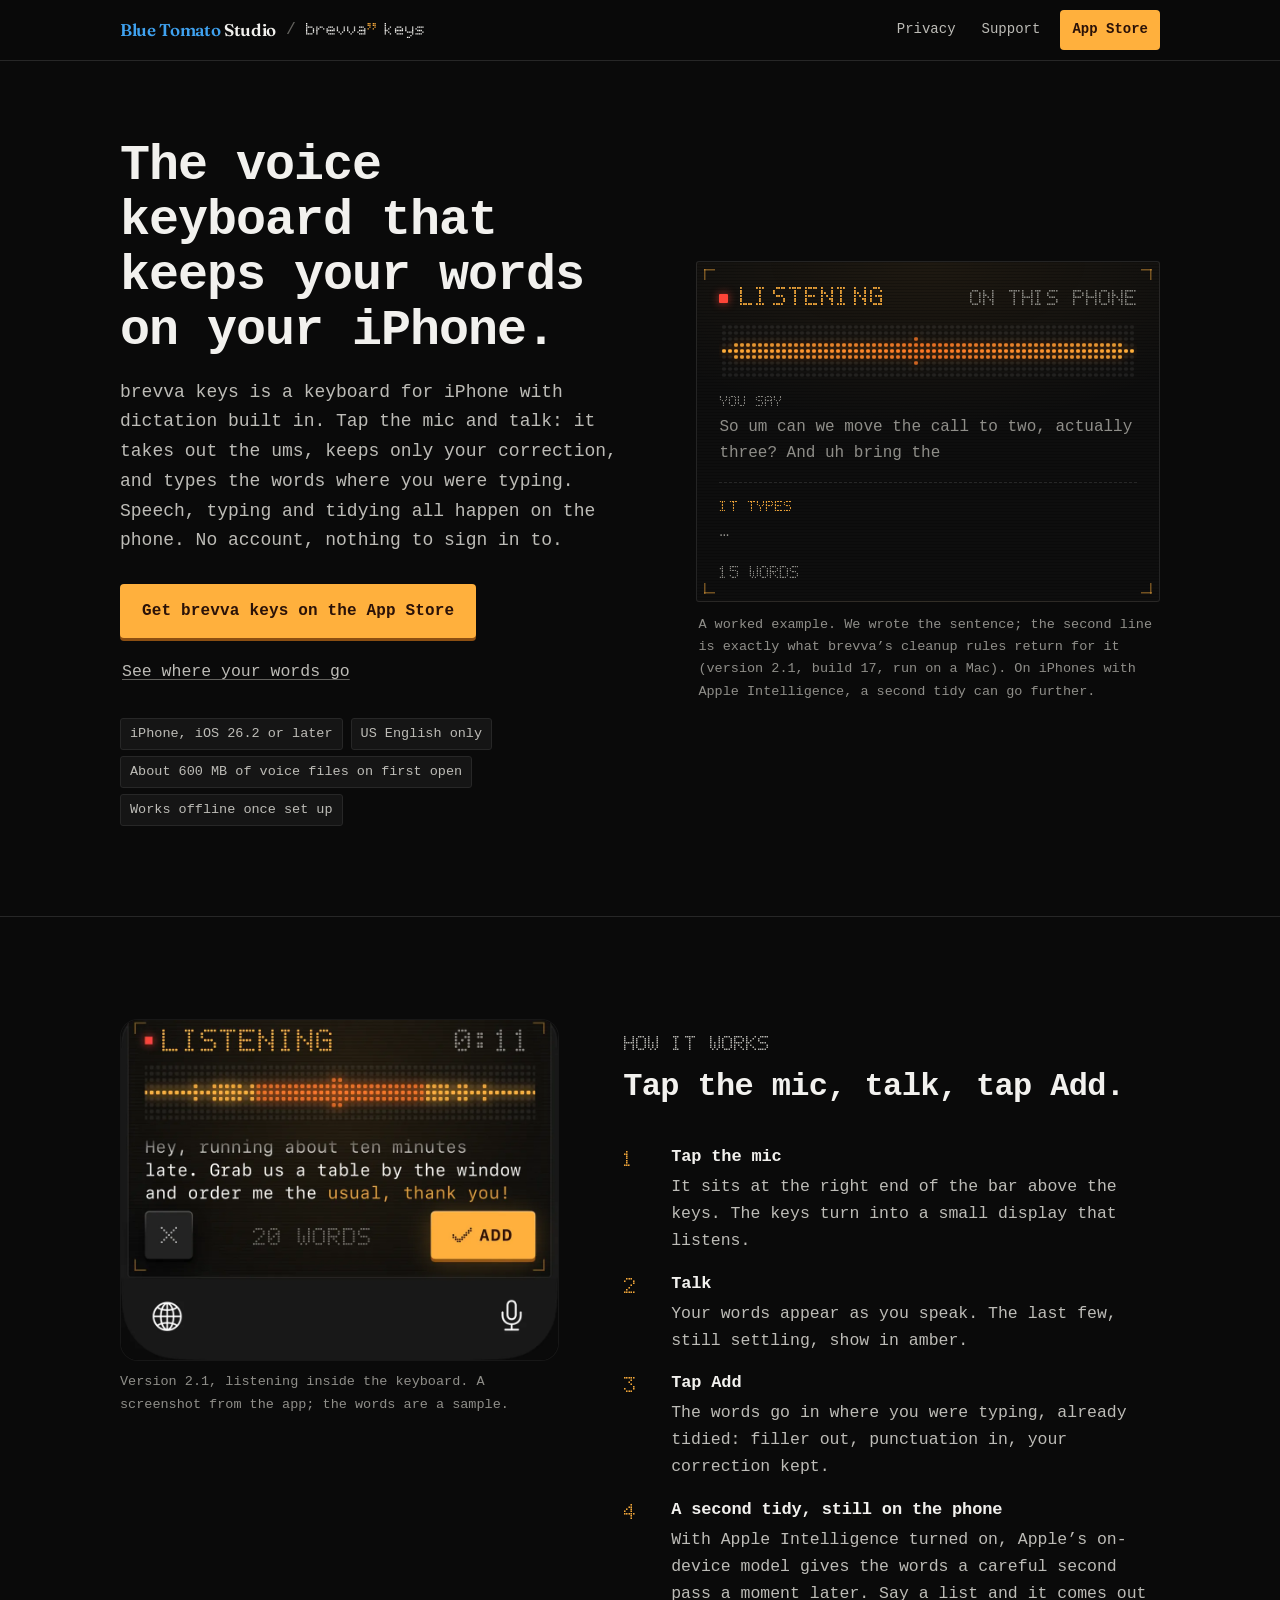
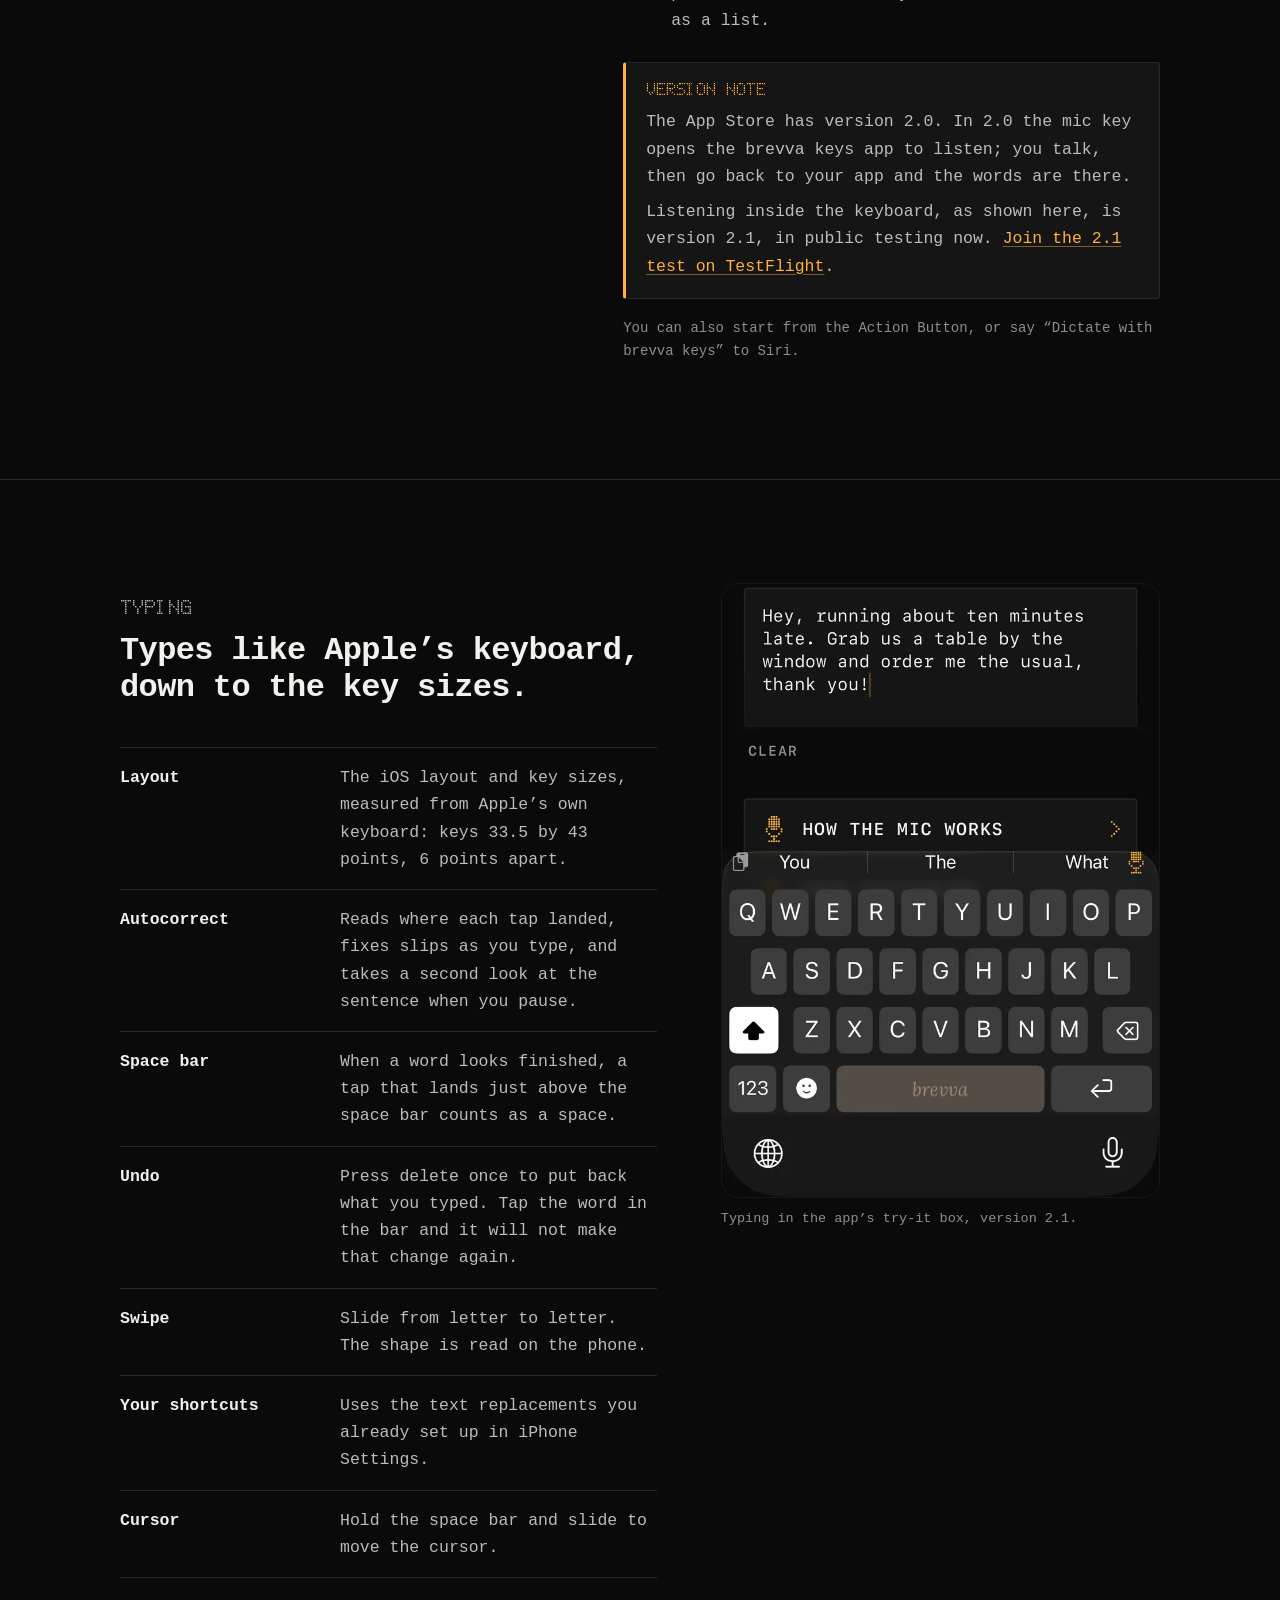
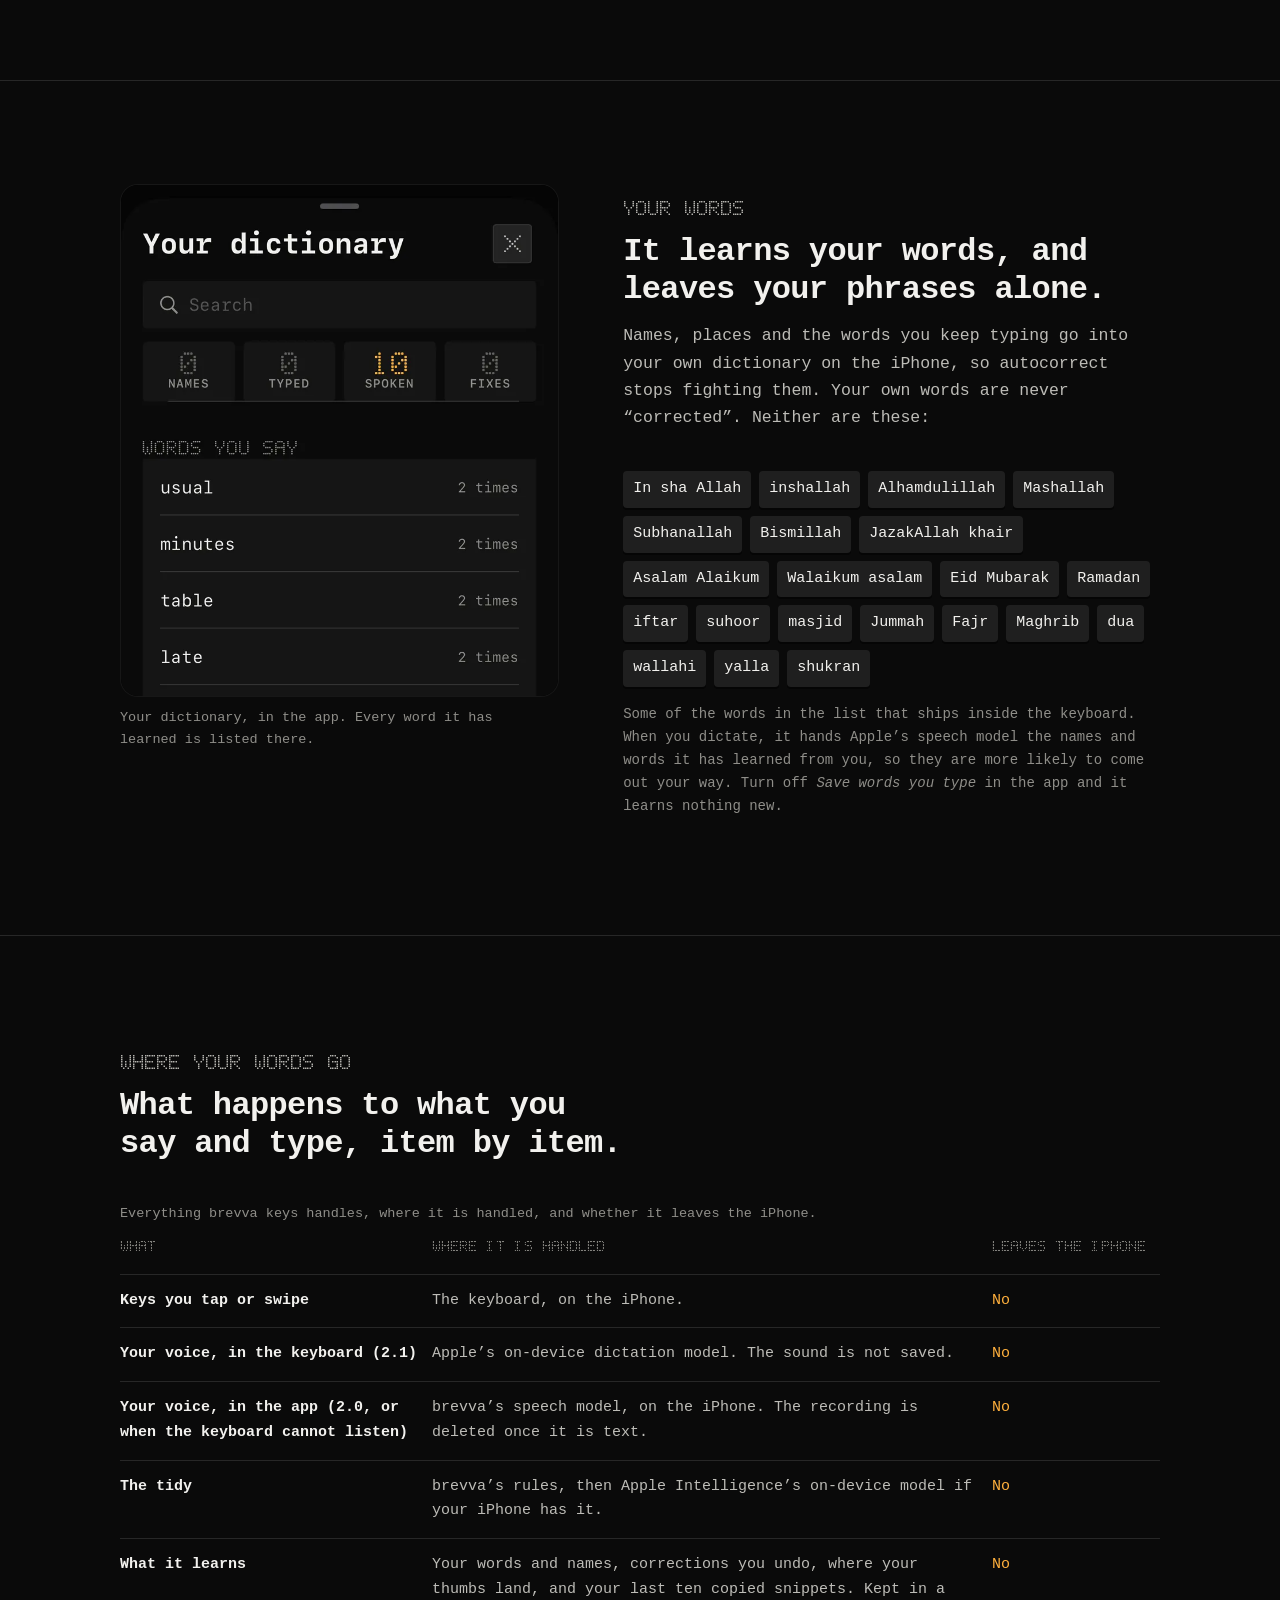
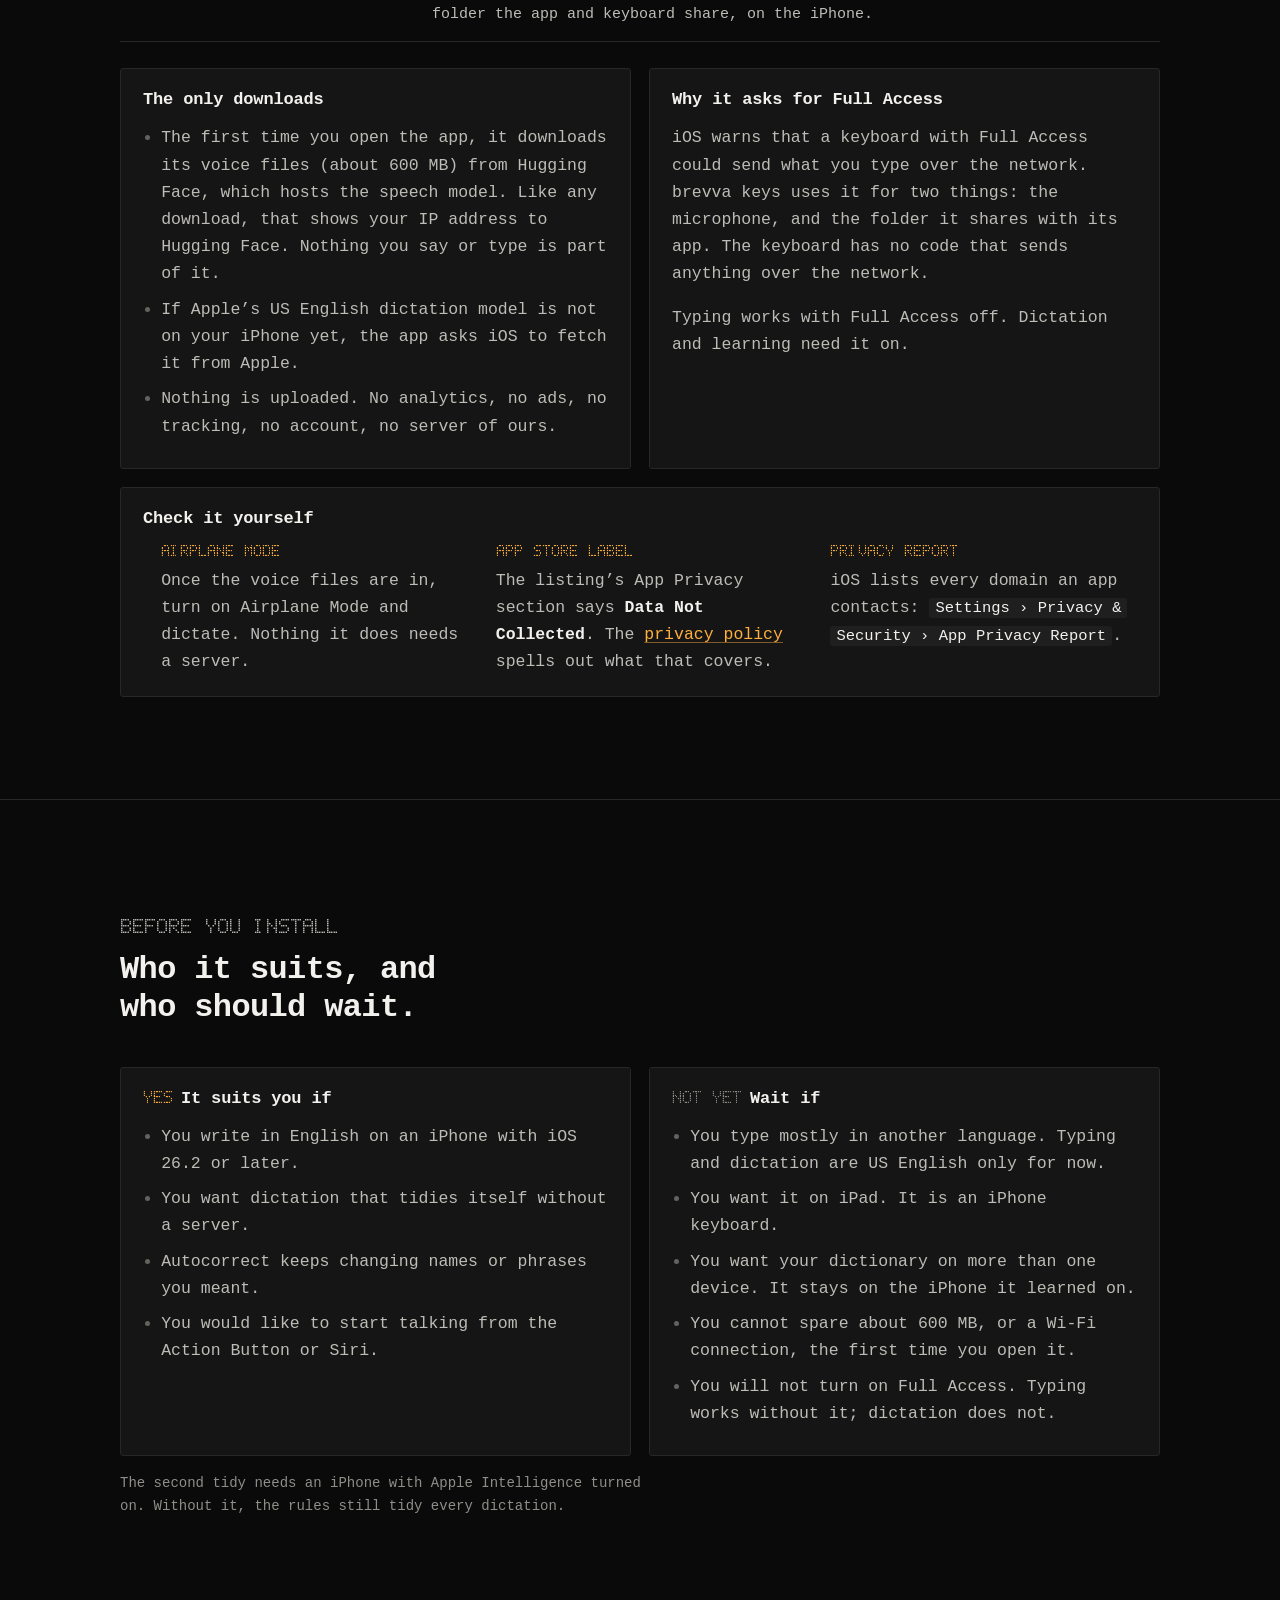
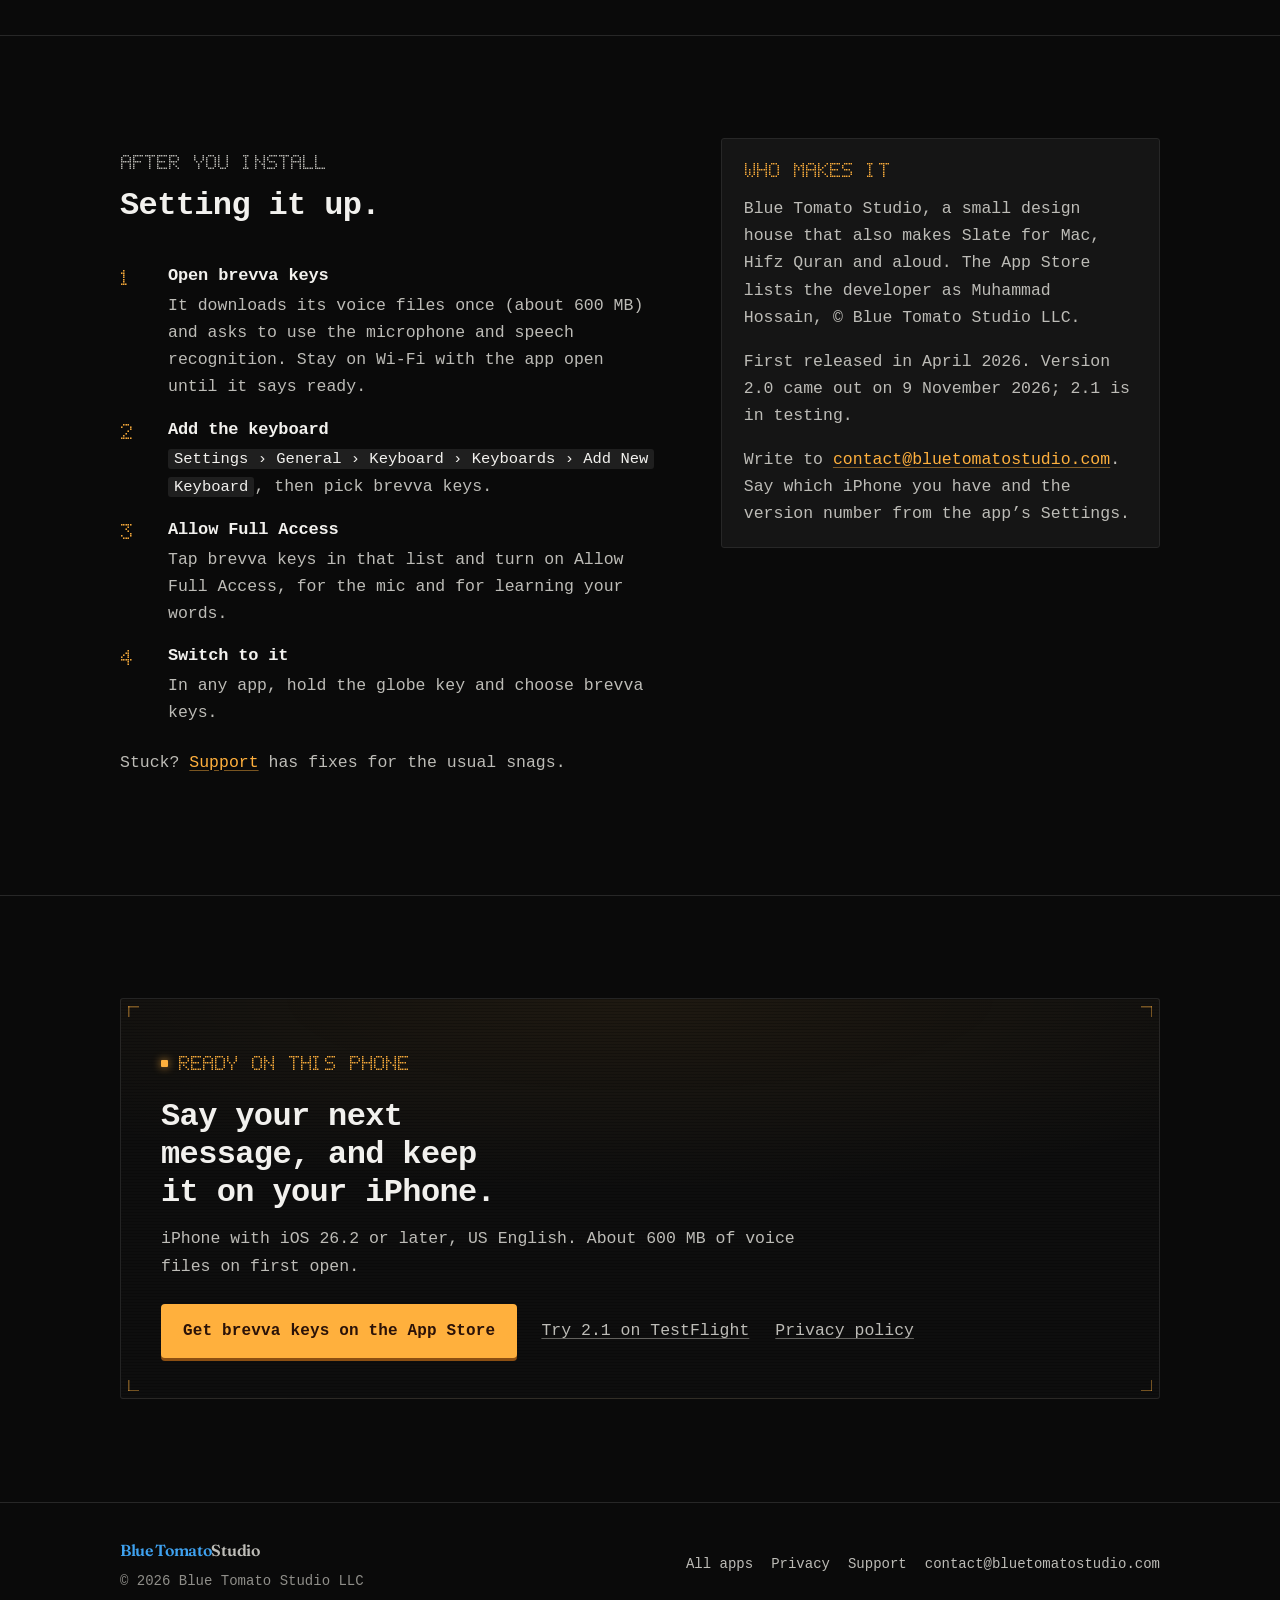
==== brevva/index.html @ 4b72e997 "brevva keys pages: product, privacy and support, and its card on the home page The App Store listing" ====
<!DOCTYPE html>
<html lang="en">
<head>
<meta charset="utf-8">
<meta name="viewport" content="width=device-width, initial-scale=1">
<title>brevva keys: a voice keyboard that keeps your words on your iPhone · Blue Tomato Studio</title>
<meta name="description" content="An iPhone keyboard with dictation built in. Tap the mic and talk: it takes out the ums and types where you were typing. Speech, typing and tidying run on the iPhone. No account.">
<link rel="canonical" href="https://bluetomatostudio.com/brevva/">
<meta name="theme-color" content="#0A0A0A">
<link rel="icon" type="image/png" sizes="64x64" href="/brevva/assets/favicon-64.png">
<link rel="apple-touch-icon" href="/brevva/assets/apple-touch-icon.png">
<meta property="og:type" content="website">
<meta property="og:site_name" content="Blue Tomato Studio">
<meta property="og:title" content="brevva keys: a voice keyboard that keeps your words on your iPhone">
<meta property="og:description" content="Tap the mic and talk. It takes out the ums and types where you were typing. Speech, typing and tidying run on the iPhone. No account.">
<meta property="og:url" content="https://bluetomatostudio.com/brevva/">
<meta property="og:image" content="https://bluetomatostudio.com/brevva/assets/og.png">
<meta property="og:image:width" content="1200">
<meta property="og:image:height" content="630">
<meta property="og:image:alt" content="brevva keys: the keyboard's listening display, and the words it typed.">
<meta name="twitter:card" content="summary_large_image">
<meta name="twitter:title" content="brevva keys: a voice keyboard that keeps your words on your iPhone">
<meta name="twitter:description" content="Tap the mic and talk. It takes out the ums and types where you were typing. Speech, typing and tidying run on the iPhone. No account.">
<meta name="twitter:image" content="https://bluetomatostudio.com/brevva/assets/og.png">
<link rel="preload" href="/brevva/assets/dots.woff?v=1" as="font" type="font/woff" crossorigin>
<link rel="stylesheet" href="/brevva/assets/brevva.css?v=1">
<script type="application/ld+json">
{"@context":"https://schema.org","@type":"SoftwareApplication","name":"brevva keys","operatingSystem":"iOS 26.2 or later","applicationCategory":"UtilitiesApplication","url":"https://bluetomatostudio.com/brevva/","downloadUrl":"https://apps.apple.com/app/id6761425575","publisher":{"@type":"Organization","name":"Blue Tomato Studio LLC","url":"https://bluetomatostudio.com/"}}
</script>
</head>
<body>
<a class="skip" href="#main">Skip to content</a>

<!-- The studio's bar, in brevva's dark. Left: where you are on the studio site.
     Right: brevva's own pages, and the one action. -->
<header class="bar">
  <div class="wrap">
    <div class="crumb">
      <a class="studio" href="/"><span class="b">Blue Tomato</span> Studio</a>
      <span class="sep" aria-hidden="true">/</span>
      <a class="mark" href="/brevva/" aria-current="page"><img src="/brevva/assets/wordmark.svg" alt="brevva keys" width="118" height="15"></a>
    </div>
    <nav class="pages" aria-label="brevva keys">
      <a href="/brevva/privacy/">Privacy</a>
      <a href="/brevva/support/">Support</a>
      <a class="get" href="https://apps.apple.com/app/id6761425575">App Store</a>
    </nav>
  </div>
</header>

<main id="main">

  <!-- ============================ HERO ============================ -->
  <section class="hero first">
    <div class="wrap hero-grid">
      <div>
        <h1>The voice keyboard that keeps your words on your iPhone.</h1>
        <p class="lede">brevva keys is a keyboard for iPhone with dictation built in. Tap the mic and talk: it takes out the ums, keeps only your correction, and types the words where you were typing. Speech, typing and tidying all happen on the phone. No account, nothing to sign in to.</p>
        <div class="cta-row">
          <a class="key breathe" href="https://apps.apple.com/app/id6761425575">Get brevva keys on the App Store</a>
          <a class="quiet" href="#privacy">See where your words go</a>
        </div>
        <ul class="facts" aria-label="Requirements">
          <li>iPhone, iOS 26.2 or later</li>
          <li>US English only</li>
          <li>About 600&nbsp;MB of voice files on first open</li>
          <li>Works offline once set up</li>
        </ul>
      </div>

      <!-- A worked example in the app's night display. Without script it shows the
           finished state; with script it plays once (under five seconds) and stops. -->
      <div>
        <div class="display demo" id="demo" aria-labelledby="demo-title">
          <h2 class="visually-hidden" id="demo-title">A worked example of the tidy</h2>
          <div class="head">
            <span class="dots"><span class="rec" aria-hidden="true"></span><span data-status>Tidied</span></span>
            <span class="dots right" aria-hidden="true">On this phone</span>
          </div>
          <div class="leds static" aria-hidden="true"><canvas width="0" height="0"></canvas></div>
          <div class="pair">
            <div>
              <span class="dots tag">You say</span>
              <p class="said" data-said><del>So um</del> can we move the call to <del>two, actually</del> three? And <del>uh</del> bring the slides.</p>
            </div>
            <hr>
            <div>
              <span class="dots tag on">It types</span>
              <p class="typed" data-typed>Can we move the call to three? And bring the slides.</p>
            </div>
          </div>
          <div class="demo-foot">
            <span class="dots count" aria-hidden="true">11 words</span>
            <button class="replay" type="button" data-replay hidden>Play it again</button>
          </div>
        </div>
        <p class="provenance">A worked example. We wrote the sentence; the second line is exactly what brevva’s cleanup rules return for it (version 2.1, build 17, run on a Mac). On iPhones with Apple Intelligence, a second tidy can go further.</p>
      </div>
    </div>
  </section>


  <!-- ========================= HOW IT WORKS ========================= -->
  <section id="how">
    <div class="wrap split">
      <figure class="wide">
        <img class="shot" src="/brevva/assets/listening.webp" width="1000" height="778" loading="lazy" decoding="async"
             alt="The keyboard listening: a dark display reads LISTENING 0:11 above a strip of lit amber dots. Below it the words so far, the last few in amber, then a close key, 20 WORDS, and an amber Add key.">
        <figcaption>Version 2.1, listening inside the keyboard. A screenshot from the app; the words are a sample.</figcaption>
      </figure>
      <div>
        <div class="intro">
          <p class="dots label">How it works</p>
          <h2>Tap the mic, talk, tap Add.</h2>
        </div>
        <ol class="steps">
          <li><div><h3>Tap the mic</h3><p>It sits at the right end of the bar above the keys. The keys turn into a small display that listens.</p></div></li>
          <li><div><h3>Talk</h3><p>Your words appear as you speak. The last few, still settling, show in amber.</p></div></li>
          <li><div><h3>Tap Add</h3><p>The words go in where you were typing, already tidied: filler out, punctuation in, your correction kept.</p></div></li>
          <li><div><h3>A second tidy, still on the phone</h3><p>With Apple Intelligence turned on, Apple’s on-device model gives the words a careful second pass a moment later. Say a list and it comes out as a list.</p></div></li>
        </ol>
        <div class="callout">
          <span class="dots">Version note</span>
          <p>The App Store has version 2.0. In 2.0 the mic key opens the brevva keys app to listen; you talk, then go back to your app and the words are there.</p>
          <p>Listening inside the keyboard, as shown here, is version 2.1, in public testing now. <a href="https://testflight.apple.com/join/Bq4NWRvv">Join the 2.1 test on TestFlight</a>.</p>
        </div>
        <p class="note" style="margin-top:18px">You can also start from the Action Button, or say “Dictate with brevva keys” to Siri.</p>
      </div>
    </div>
  </section>


  <!-- ============================ TYPING ============================ -->
  <section id="typing">
    <div class="wrap split flip">
      <div>
        <div class="intro">
          <p class="dots label">Typing</p>
          <h2>Types like Apple’s keyboard, down to the key sizes.</h2>
        </div>
        <dl class="spec">
          <div><dt>Layout</dt><dd>The iOS layout and key sizes, measured from Apple’s own keyboard: keys 33.5 by 43 points, 6 points apart.</dd></div>
          <div><dt>Autocorrect</dt><dd>Reads where each tap landed, fixes slips as you type, and takes a second look at the sentence when you pause.</dd></div>
          <div><dt>Space bar</dt><dd>When a word looks finished, a tap that lands just above the space bar counts as a space.</dd></div>
          <div><dt>Undo</dt><dd>Press delete once to put back what you typed. Tap the word in the bar and it will not make that change again.</dd></div>
          <div><dt>Swipe</dt><dd>Slide from letter to letter. The shape is read on the phone.</dd></div>
          <div><dt>Your shortcuts</dt><dd>Uses the text replacements you already set up in iPhone Settings.</dd></div>
          <div><dt>Cursor</dt><dd>Hold the space bar and slide to move the cursor.</dd></div>
        </dl>
      </div>
      <figure class="shot-col">
        <img class="shot" src="/brevva/assets/typing.webp" width="760" height="1066" loading="lazy" decoding="async"
             alt="The brevva keys keyboard in dark mode under a text box that reads: Hey, running about ten minutes late. Grab us a table by the window and order me the usual, thank you! The space bar says brevva.">
        <figcaption>Typing in the app’s try-it box, version 2.1.</figcaption>
      </figure>
    </div>
  </section>


  <!-- ========================== YOUR WORDS ========================== -->
  <section id="words">
    <div class="wrap split">
      <figure>
        <img class="shot" src="/brevva/assets/words.webp" width="760" height="889" loading="lazy" decoding="async"
             alt="Your dictionary in the brevva keys app: counts for names, typed, spoken and fixes, then a list of words you say with how many times each was heard.">
        <figcaption>Your dictionary, in the app. Every word it has learned is listed there.</figcaption>
      </figure>
      <div>
        <div class="intro">
          <p class="dots label">Your words</p>
          <h2>It learns your words, and leaves your phrases alone.</h2>
          <p>Names, places and the words you keep typing go into your own dictionary on the iPhone, so autocorrect stops fighting them. Your own words are never “corrected”. Neither are these:</p>
        </div>
        <ul class="chips" aria-label="Some of the phrases built in as never corrected">
          <li>In sha Allah</li><li>inshallah</li><li>Alhamdulillah</li><li>Mashallah</li><li>Subhanallah</li>
          <li>Bismillah</li><li>JazakAllah khair</li><li>Asalam Alaikum</li><li>Walaikum asalam</li>
          <li>Eid Mubarak</li><li>Ramadan</li><li>iftar</li><li>suhoor</li><li>masjid</li><li>Jummah</li>
          <li>Fajr</li><li>Maghrib</li><li>dua</li><li>wallahi</li><li>yalla</li><li>shukran</li>
        </ul>
        <p class="note" style="margin-top:16px">Some of the words in the list that ships inside the keyboard. When you dictate, it hands Apple’s speech model the names and words it has learned from you, so they are more likely to come out your way. Turn off <em>Save words you type</em> in the app and it learns nothing new.</p>
      </div>
    </div>
  </section>


  <!-- ======================= WHERE YOUR WORDS GO ======================= -->
  <section id="privacy">
    <div class="wrap">
      <div class="intro">
        <p class="dots label">Where your words go</p>
        <h2>What happens to what you say and type, item by item.</h2>
      </div>

      <table class="ledger">
        <caption>Everything brevva keys handles, where it is handled, and whether it leaves the iPhone.</caption>
        <thead><tr><th scope="col">What</th><th scope="col">Where it is handled</th><th scope="col">Leaves the iPhone</th></tr></thead>
        <tbody>
          <tr><th scope="row">Keys you tap or swipe</th><td data-h="Where">The keyboard, on the iPhone.</td><td data-h="Leaves the iPhone" class="stays">No</td></tr>
          <tr><th scope="row">Your voice, in the keyboard (2.1)</th><td data-h="Where">Apple’s on-device dictation model. The sound is not saved.</td><td data-h="Leaves the iPhone" class="stays">No</td></tr>
          <tr><th scope="row">Your voice, in the app (2.0, or when the keyboard cannot listen)</th><td data-h="Where">brevva’s speech model, on the iPhone. The recording is deleted once it is text.</td><td data-h="Leaves the iPhone" class="stays">No</td></tr>
          <tr><th scope="row">The tidy</th><td data-h="Where">brevva’s rules, then Apple Intelligence’s on-device model if your iPhone has it.</td><td data-h="Leaves the iPhone" class="stays">No</td></tr>
          <tr><th scope="row">What it learns</th><td data-h="Where">Your words and names, corrections you undo, where your thumbs land, and your last ten copied snippets. Kept in a folder the app and keyboard share, on the iPhone.</td><td data-h="Leaves the iPhone" class="stays">No</td></tr>
        </tbody>
      </table>

      <div class="cols" style="margin-top:26px">
        <div class="panel">
          <h3>The only downloads</h3>
          <ul>
            <li>The first time you open the app, it downloads its voice files (about 600&nbsp;MB) from Hugging Face, which hosts the speech model. Like any download, that shows your IP address to Hugging Face. Nothing you say or type is part of it.</li>
            <li>If Apple’s US English dictation model is not on your iPhone yet, the app asks iOS to fetch it from Apple.</li>
            <li>Nothing is uploaded. No analytics, no ads, no tracking, no account, no server of ours.</li>
          </ul>
        </div>
        <div class="panel">
          <h3>Why it asks for Full Access</h3>
          <p>iOS warns that a keyboard with Full Access could send what you type over the network. brevva keys uses it for two things: the microphone, and the folder it shares with its app. The keyboard has no code that sends anything over the network.</p>
          <p style="margin:0">Typing works with Full Access off. Dictation and learning need it on.</p>
        </div>
      </div>

      <div class="panel" style="margin-top:18px">
        <h3>Check it yourself</h3>
        <ul class="checks">
          <li><span class="dots">Airplane mode</span>Once the voice files are in, turn on Airplane Mode and dictate. Nothing it does needs a server.</li>
          <li><span class="dots">App Store label</span>The listing’s App Privacy section says <strong>Data Not Collected</strong>. The <a href="/brevva/privacy/">privacy policy</a> spells out what that covers.</li>
          <li><span class="dots">Privacy report</span>iOS lists every domain an app contacts: <span class="path">Settings › Privacy &amp; Security › App Privacy Report</span>.</li>
        </ul>
      </div>
    </div>
  </section>


  <!-- ========================= BEFORE YOU INSTALL ========================= -->
  <section id="fit">
    <div class="wrap">
      <div class="intro">
        <p class="dots label">Before you install</p>
        <h2>Who it suits, and who should wait.</h2>
      </div>
      <div class="cols">
        <div class="panel yes">
          <h3><span class="dots" aria-hidden="true">Yes</span>It suits you if</h3>
          <ul>
            <li>You write in English on an iPhone with iOS 26.2 or later.</li>
            <li>You want dictation that tidies itself without a server.</li>
            <li>Autocorrect keeps changing names or phrases you meant.</li>
            <li>You would like to start talking from the Action Button or Siri.</li>
          </ul>
        </div>
        <div class="panel no">
          <h3><span class="dots" aria-hidden="true">Not yet</span>Wait if</h3>
          <ul>
            <li>You type mostly in another language. Typing and dictation are US English only for now.</li>
            <li>You want it on iPad. It is an iPhone keyboard.</li>
            <li>You want your dictionary on more than one device. It stays on the iPhone it learned on.</li>
            <li>You cannot spare about 600&nbsp;MB, or a Wi-Fi connection, the first time you open it.</li>
            <li>You will not turn on Full Access. Typing works without it; dictation does not.</li>
          </ul>
        </div>
      </div>
      <p class="note" style="margin-top:16px">The second tidy needs an iPhone with Apple Intelligence turned on. Without it, the rules still tidy every dictation.</p>
    </div>
  </section>


  <!-- ========================== SETTING UP ========================== -->
  <section id="setup">
    <div class="wrap split flip">
      <div>
        <div class="intro">
          <p class="dots label">After you install</p>
          <h2>Setting it up.</h2>
        </div>
        <ol class="steps">
          <li><div><h3>Open brevva keys</h3><p>It downloads its voice files once (about 600&nbsp;MB) and asks to use the microphone and speech recognition. Stay on Wi-Fi with the app open until it says ready.</p></div></li>
          <li><div><h3>Add the keyboard</h3><p><span class="path">Settings › General › Keyboard › Keyboards › Add New Keyboard</span>, then pick brevva keys.</p></div></li>
          <li><div><h3>Allow Full Access</h3><p>Tap brevva keys in that list and turn on Allow Full Access, for the mic and for learning your words.</p></div></li>
          <li><div><h3>Switch to it</h3><p>In any app, hold the globe key and choose brevva keys.</p></div></li>
        </ol>
        <p style="margin-top:22px">Stuck? <a href="/brevva/support/">Support</a> has fixes for the usual snags.</p>
      </div>
      <aside class="panel shot-col" aria-labelledby="who">
        <p class="dots label" id="who">Who makes it</p>
        <p>Blue Tomato Studio, a small design house that also makes Slate for Mac, Hifz Quran and aloud. The App Store lists the developer as Muhammad Hossain, © Blue Tomato Studio LLC.</p>
        <p>First released in April 2026. Version 2.0 came out on 9 November 2026; 2.1 is in testing.</p>
        <p style="margin:0">Write to <a href="mailto:contact@bluetomatostudio.com">contact@bluetomatostudio.com</a>. Say which iPhone you have and the version number from the app’s Settings.</p>
      </aside>
    </div>
  </section>


  <!-- ============================ CLOSE ============================ -->
  <section class="close">
    <div class="wrap">
      <div class="display">
        <p class="dots label"><span class="lamp" aria-hidden="true"></span>Ready on this phone</p>
        <h2>Say your next message, and keep it on your iPhone.</h2>
        <p>iPhone with iOS 26.2 or later, US English. About 600&nbsp;MB of voice files on first open.</p>
        <div class="cta-row">
          <a class="key" href="https://apps.apple.com/app/id6761425575">Get brevva keys on the App Store</a>
          <a class="quiet" href="https://testflight.apple.com/join/Bq4NWRvv">Try 2.1 on TestFlight</a>
          <a class="quiet" href="/brevva/privacy/">Privacy policy</a>
        </div>
      </div>
    </div>
  </section>
</main>

<footer class="foot">
  <div class="wrap">
    <div>
      <a class="studio" href="/"><span class="b">Blue Tomato</span> Studio</a>
      <p style="margin-top:6px">© 2026 Blue Tomato Studio LLC</p>
    </div>
    <nav aria-label="Studio and brevva keys">
      <a href="/#apps">All apps</a>
      <a href="/brevva/privacy/">Privacy</a>
      <a href="/brevva/support/">Support</a>
      <a href="mailto:contact@bluetomatostudio.com">contact@bluetomatostudio.com</a>
    </nav>
  </div>
</footer>

<script src="/brevva/assets/display.js?v=1" defer></script>
</body>
</html>
---- brevva/assets/brevva.css ----
/* brevva keys: the three pages under /brevva/
   The studio site is white paper and a painted tomato. brevva carries its own look
   inside it: the app's "night display". Neutral black glass, one amber light, 5x7 dot
   letters for labels and status, monospaced words, square corners, scanlines and the
   corner brackets of a heads-up display. Every colour below is the app's own, from
   BrevvaCore/Sources/BrevvaCore/Palette.swift. Do not add a second accent. */

@font-face {
  /* Built from BrevvaCore's DotFont glyphs: 5x7, rounded-square dots. Capitals,
     digits and : . - ' % / > only. Anything else falls back to the mono stack. */
  font-family: "brevva dots";
  src: url("dots.woff?v=1") format("woff");
  font-display: block;
}
@font-face {
  /* Only for the studio wordmark in the top bar, so it reads as the same site. */
  font-family: "Fraunces";
  src: url("/assets/fonts/Fraunces-VF.woff2") format("woff2");
  font-weight: 300 650; font-display: swap;
}

:root {
  color-scheme: dark;
  /* surfaces, darkest first */
  --bg: #0A0A0A;
  --night: #0E0E0E;
  --card: #151515;
  --raised: #1F1F1F;
  --line: #272727;
  --slate: #232323;
  /* text */
  --text: #F2F1EE;
  --text2: #BDBCB7;
  --muted: #8F8E89;      /* labels and notes; 6.1:1 on --bg, 5.6:1 on --card */
  --faint: #63625E;      /* decoration only, never words */
  /* the one light */
  --amber: #FFB03D;
  --amber-edge: #8C4F12;
  --ember: #FF7829;
  --rec: #FF4538;
  --ink: #2B1208;        /* words on amber */
  --unlit: rgba(255, 255, 255, .07);
  --studio-blue: #3FA2F0; /* the studio's sky blue, lifted to read on black (7.1:1) */

  --mono: ui-monospace, "SF Mono", SFMono-Regular, Menlo, Consolas, "Liberation Mono", monospace;
  --dots: "brevva dots", var(--mono);
  --serif: "Fraunces", Georgia, serif;

  --r-key: 4px;
  --r-card: 3px;
  --wrap: 1120px;
  --gutter: clamp(16px, 4.5vw, 40px);
  --ease: cubic-bezier(.23, 1, .32, 1);
}

* { box-sizing: border-box; }
html { -webkit-text-size-adjust: 100%; scroll-padding-top: 76px; }
body {
  margin: 0;
  background: var(--bg);
  color: var(--text2);
  font-family: var(--mono);
  font-size: 16px;
  line-height: 1.65;
  -webkit-font-smoothing: antialiased;
  overflow-x: hidden;
}
@media (min-width: 900px) { body { font-size: 16.5px; } }
img { max-width: 100%; height: auto; display: block; }
::selection { background: var(--amber); color: var(--ink); }

a { color: var(--amber); text-decoration: underline; text-decoration-color: rgba(255, 176, 61, .45); text-underline-offset: 3px; }
a:hover { text-decoration-color: currentColor; }
:focus-visible { outline: 2px solid var(--amber); outline-offset: 3px; border-radius: 2px; }

h1, h2, h3 { color: var(--text); font-family: var(--mono); margin: 0; letter-spacing: -0.02em; text-wrap: balance; }
h1 { font-size: clamp(30px, 4.6vw, 50px); line-height: 1.1; font-weight: 700; }
h2 { font-size: clamp(23px, 3vw, 32px); line-height: 1.18; font-weight: 700; }
h3 { font-size: 17px; line-height: 1.35; font-weight: 650; letter-spacing: -0.01em; }
p { margin: 0 0 1em; max-width: 64ch; }
strong { color: var(--text); font-weight: 650; }
small, .note { font-size: 14px; color: var(--muted); }
.num { font-variant-numeric: tabular-nums; }

.wrap { width: 100%; max-width: var(--wrap); margin: 0 auto; padding: 0 var(--gutter); }
.visually-hidden {
  position: absolute !important; width: 1px; height: 1px; overflow: hidden;
  clip: rect(0 0 0 0); clip-path: inset(50%); white-space: nowrap;
}
.skip {
  position: absolute; left: 12px; top: -60px; z-index: 50;
  background: var(--amber); color: var(--ink); padding: 10px 14px; border-radius: var(--r-key);
  font-weight: 700; text-decoration: none;
}
.skip:focus { top: 10px; }

/* ---- dot letters: labels and status, the LED-sign voice ---- */
.dots {
  font-family: var(--dots);
  text-transform: uppercase;
  letter-spacing: 0;
  line-height: 1;
  font-weight: 400;
  color: var(--amber);
}
.label { font-size: 21px; display: inline-flex; align-items: center; gap: 10px; margin: 0 0 14px; }
.label .lamp { width: 7px; height: 7px; background: var(--amber); border-radius: 1px; box-shadow: 0 0 8px rgba(255, 176, 61, .8); }
.label.dim { color: var(--muted); }

/* ---- the bar: studio breadcrumb on the left, brevva's own pages on the right ---- */
.bar {
  position: sticky; top: 0; z-index: 30;
  background: rgba(10, 10, 10, .92);
  -webkit-backdrop-filter: blur(10px); backdrop-filter: blur(10px);
  border-bottom: 1px solid var(--line);
}
.bar .wrap { display: flex; align-items: center; justify-content: space-between; gap: 14px; min-height: 60px; }
.crumb { display: flex; align-items: center; gap: 10px; min-width: 0; }
.studio {
  font-family: var(--serif); font-variation-settings: "SOFT" 60, "WONK" 1, "opsz" 20;
  font-size: 17px; font-weight: 600; letter-spacing: -0.02em; color: var(--text); text-decoration: none; white-space: nowrap;
}
.studio .b { color: var(--studio-blue); }
.crumb .sep { color: var(--faint); }
.mark { display: inline-flex; align-items: center; text-decoration: none; padding: 8px 0; }
.mark img { display: block; height: 15px; width: auto; }
.pages { display: flex; align-items: center; gap: 6px; }
.pages a {
  color: var(--text2); text-decoration: none; font-size: 14px; padding: 10px 10px; border-radius: var(--r-key);
  min-height: 44px; display: inline-flex; align-items: center;
}
.pages a:hover { color: var(--text); }
.pages a[aria-current="page"] { color: var(--amber); }
.pages .get { color: var(--ink); background: var(--amber); font-weight: 700; padding: 8px 12px; min-height: 36px; margin-left: 4px; white-space: nowrap; }
.pages .get:hover { color: var(--ink); }
@media (max-width: 720px) {
  .bar .studio { display: none; }
  .crumb .sep { display: none; }
  .pages { gap: 0; }
  .pages a { padding: 10px 7px; font-size: 13.5px; }
  .pages .get { padding: 7px 10px; }
}
@media (max-width: 360px) { .pages .get { display: none; } }

/* ---- the amber key: the one primary action ---- */
.key {
  display: inline-flex; align-items: center; justify-content: center; gap: 10px;
  min-height: 52px; padding: 14px 22px;
  background: var(--amber); color: var(--ink);
  border-radius: var(--r-key);
  box-shadow: 0 3px 0 var(--amber-edge);
  font-family: var(--mono); font-size: 16px; font-weight: 700; letter-spacing: .01em;
  text-decoration: none;
  transition: transform 150ms var(--ease), box-shadow 150ms var(--ease);
}
.key:active { transform: translateY(2px); box-shadow: 0 1px 0 var(--amber-edge); transition-duration: 90ms; }
.key:hover { color: var(--ink); }
.key svg { width: 18px; height: 18px; flex: none; }
.key.breathe { animation: breathe 2.4s ease-in-out 2 alternate; }
@keyframes breathe {
  from { box-shadow: 0 3px 0 var(--amber-edge), 0 0 0 rgba(255, 176, 61, 0); }
  to   { box-shadow: 0 3px 0 var(--amber-edge), 0 4px 26px rgba(255, 176, 61, .45); }
}
.quiet {
  display: inline-flex; align-items: center; min-height: 44px; padding: 10px 2px;
  color: var(--text2); text-decoration: underline; text-decoration-color: var(--faint);
}
.quiet:hover { color: var(--text); text-decoration-color: currentColor; }

/* ---- the night display: glass, glow, scanlines, corner brackets ---- */
.display {
  position: relative;
  background:
    radial-gradient(120% 80% at 50% 0%, rgba(255, 176, 61, .07), transparent 60%),
    var(--night);
  border: 1px solid rgba(255, 255, 255, .09);
  border-radius: var(--r-card);
  padding: 22px 22px 20px;
  isolation: isolate;
}
.display::before {   /* scanlines, in the glass, under the words */
  content: ""; position: absolute; inset: 0; z-index: -1; border-radius: inherit; pointer-events: none;
  background: repeating-linear-gradient(to bottom, rgba(0, 0, 0, .22) 0 1px, transparent 1px 3px);
}
.display::after {    /* the four HUD corners */
  --c: rgba(255, 176, 61, .42); --l: 11px; --w: 1.5px;
  content: ""; position: absolute; inset: 7px; pointer-events: none;
  background:
    linear-gradient(var(--c), var(--c)) top left / var(--l) var(--w) no-repeat,
    linear-gradient(var(--c), var(--c)) top left / var(--w) var(--l) no-repeat,
    linear-gradient(var(--c), var(--c)) top right / var(--l) var(--w) no-repeat,
    linear-gradient(var(--c), var(--c)) top right / var(--w) var(--l) no-repeat,
    linear-gradient(var(--c), var(--c)) bottom left / var(--l) var(--w) no-repeat,
    linear-gradient(var(--c), var(--c)) bottom left / var(--w) var(--l) no-repeat,
    linear-gradient(var(--c), var(--c)) bottom right / var(--l) var(--w) no-repeat,
    linear-gradient(var(--c), var(--c)) bottom right / var(--w) var(--l) no-repeat;
}
.display .head { display: flex; align-items: baseline; justify-content: space-between; gap: 12px; margin-bottom: 14px; }
.display .head .dots { font-size: 26px; }
.display .head .right { font-size: 22px; color: var(--muted); }
.rec { width: 9px; height: 9px; background: var(--amber); box-shadow: 0 0 8px rgba(255, 176, 61, .7); display: inline-block; margin-right: 10px; border-radius: 1px; vertical-align: 2px; }
.rec.live { background: var(--rec); box-shadow: 0 0 8px rgba(255, 69, 56, .7); }

/* the LED strip: a grid of unlit dots, lit by script when there is something to show */
.leds { height: 54px; margin: 0 0 16px; position: relative; }
.leds canvas { width: 100%; height: 100%; display: block; }
.leds.static {
  background-image: radial-gradient(circle at center, var(--unlit) 1.6px, transparent 1.9px);
  background-size: 6px 6px; background-position: center;
}

/* ---- page sections ---- */
main { display: block; }
section { padding: clamp(56px, 8vw, 104px) 0; border-top: 1px solid var(--line); }
section.first { border-top: 0; }
.intro { max-width: 60ch; margin-bottom: clamp(26px, 4vw, 40px); }
.intro p { color: var(--text2); margin-top: 14px; }

/* hero */
.hero { padding: clamp(36px, 6vw, 84px) 0 clamp(48px, 7vw, 92px); }
.hero-grid { display: grid; grid-template-columns: minmax(0, 1.05fr) minmax(0, .95fr); gap: clamp(28px, 5vw, 64px); align-items: center; }
.hero h1 { max-width: 19ch; }
.hero .lede { font-size: clamp(16.5px, 1.6vw, 18px); color: var(--text2); margin: 20px 0 28px; max-width: 46ch; }
.cta-row { display: flex; flex-wrap: wrap; align-items: center; gap: 10px 22px; }
.facts { list-style: none; margin: 22px 0 0; padding: 0; display: flex; flex-wrap: wrap; gap: 6px 8px; }
.facts li { font-size: 13.5px; color: var(--text2); border: 1px solid var(--line); background: var(--card); padding: 4px 9px; border-radius: var(--r-card); }
@media (max-width: 860px) {
  .hero-grid { grid-template-columns: 1fr; }
  .hero h1 { max-width: 18ch; }
}

/* the worked example: what was said, what it typed */
.said, .typed { font-size: 16px; line-height: 1.6; margin: 0; }
.said { color: var(--muted); }
.said del { color: var(--muted); text-decoration: line-through; text-decoration-color: rgba(255, 69, 56, .8); text-decoration-thickness: 1.5px; }
.said.raw del { text-decoration: none; color: inherit; }
.typed .wait { color: var(--muted); }
.typed { color: var(--text); }
.typed .live { color: var(--amber); }
.pair { display: grid; gap: 12px; }
.pair .tag { font-size: 15px; color: var(--muted); display: block; margin-bottom: 6px; }
.pair .tag.on { color: var(--amber); }
.pair hr { border: 0; border-top: 1px dashed var(--line); margin: 4px 0; }
.demo-foot { display: flex; align-items: center; justify-content: space-between; gap: 12px; margin-top: 18px; }
.demo-foot .count { font-size: 17px; color: var(--muted); }
.replay {
  font: inherit; font-size: 13.5px; color: var(--text2); background: var(--slate); border: 0;
  border-radius: var(--r-key); box-shadow: 0 2px 0 #050505; padding: 8px 12px; min-height: 40px; cursor: pointer;
}
.replay:hover { color: var(--text); }
.replay:active { transform: translateY(1px); box-shadow: 0 1px 0 #050505; }
.replay[hidden] { display: none; }
.provenance { font-size: 13.5px; color: var(--muted); margin: 12px 2px 0; max-width: 62ch; }

/* how it works */
.split { display: grid; grid-template-columns: minmax(0, .9fr) minmax(0, 1.1fr); gap: clamp(28px, 5vw, 64px); align-items: start; }
.split.flip { grid-template-columns: minmax(0, 1.1fr) minmax(0, .9fr); }
@media (max-width: 860px) { .split, .split.flip { grid-template-columns: 1fr; } .split.flip .shot-col { order: 2; } }
.steps { list-style: none; counter-reset: step; margin: 0; padding: 0; display: grid; gap: 18px; }
.steps li { counter-increment: step; display: grid; grid-template-columns: 34px 1fr; gap: 14px; align-items: start; }
.steps li::before {
  content: counter(step); font-family: var(--dots); font-size: 22px; color: var(--amber); line-height: 1.25;
}
.steps p { margin: 0; }
.steps h3 { margin-bottom: 4px; }

figure { margin: 0; }
.shot {
  border: 1px solid rgba(255, 255, 255, .09); border-radius: 18px; overflow: hidden; background: #000;
}
figcaption { font-size: 13.5px; color: var(--muted); margin-top: 10px; max-width: 52ch; }
@media (max-width: 860px) {
  .split figure { max-width: 340px; }
  .split figure.wide { max-width: 520px; }
}

.callout {
  margin-top: 28px; padding: 18px 20px; background: var(--card); border: 1px solid var(--line);
  border-left: 3px solid var(--amber); border-radius: var(--r-card);
}
.callout p { margin: 0 0 8px; }
.callout p:last-child { margin-bottom: 0; }
.callout .dots { font-size: 17px; display: block; margin-bottom: 10px; }

/* the spec sheet */
.spec { margin: 0; display: grid; grid-template-columns: 1fr; border-top: 1px solid var(--line); }
.spec > div { display: grid; grid-template-columns: minmax(120px, 12em) 1fr; gap: 6px 22px; padding: 16px 0; border-bottom: 1px solid var(--line); }
.spec dt { color: var(--text); font-weight: 650; }
.spec dd { margin: 0; }
@media (max-width: 560px) { .spec > div { grid-template-columns: 1fr; } }

/* word chips */
.chips { list-style: none; margin: 0; padding: 0; display: flex; flex-wrap: wrap; gap: 8px; }
.chips li { background: var(--raised); color: var(--text); border-radius: var(--r-key); padding: 6px 10px; font-size: 15px; box-shadow: 0 2px 0 #050505; }

/* the ledger: what happens to each thing, and where */
.ledger { width: 100%; border-collapse: collapse; font-size: 15px; }
.ledger caption { text-align: left; color: var(--muted); font-size: 13.5px; padding-bottom: 10px; }
.ledger th, .ledger td { text-align: left; vertical-align: top; padding: 14px 14px 14px 0; border-bottom: 1px solid var(--line); }
.ledger thead th { font-family: var(--dots); font-weight: 400; color: var(--muted); font-size: 15px; text-transform: uppercase; padding-top: 0; }
.ledger tbody th { color: var(--text); font-weight: 650; width: 30%; }
.ledger .stays { color: var(--amber); white-space: nowrap; }
.ledger thead th:last-child, .ledger td:last-child { width: 11em; white-space: nowrap; }
@media (max-width: 680px) {
  .ledger thead { display: none; }
  .ledger, .ledger tbody, .ledger tr, .ledger th, .ledger td { display: block; width: auto; }
  .ledger tr { padding: 12px 0; border-bottom: 1px solid var(--line); }
  .ledger th, .ledger td { border: 0; padding: 2px 0; }
  .ledger td::before { content: attr(data-h) ": "; color: var(--muted); }
  .ledger caption { display: block; }
  .ledger tbody th, .ledger td:last-child { width: auto; white-space: normal; }
}

.cols { display: grid; grid-template-columns: 1fr 1fr; gap: 18px; }
@media (max-width: 760px) { .cols { grid-template-columns: 1fr; } }
.panel { background: var(--card); border: 1px solid var(--line); border-radius: var(--r-card); padding: 20px 22px; }
.panel h3 { margin-bottom: 12px; }
.panel ul { margin: 0; padding-left: 1.1em; }
.panel li { margin: 0 0 8px; }
.panel li::marker { color: var(--faint); }
.panel.yes h3 .dots, .panel.no h3 .dots { font-size: 17px; margin-right: 8px; }
.panel.no h3 .dots { color: var(--muted); }

.checks { list-style: none; margin: 0; padding: 0; display: grid; grid-template-columns: repeat(3, minmax(0, 1fr)); gap: 10px 28px; }
.checks li { margin: 0; }
.checks .dots { font-size: 16px; display: block; margin-bottom: 8px; }
@media (max-width: 900px) { .checks { grid-template-columns: 1fr; gap: 18px; } }

/* closing band */
.close { text-align: left; }
.close .display { padding: clamp(24px, 4vw, 40px); }
.close h2 { max-width: 22ch; }
.close p { margin: 14px 0 24px; }

/* footer: the studio's, in the dark */
.foot { border-top: 1px solid var(--line); padding: 34px 0 48px; font-size: 14px; }
.foot .wrap { display: flex; flex-wrap: wrap; justify-content: space-between; gap: 22px; }
.foot nav { display: flex; flex-wrap: wrap; gap: 4px 18px; }
.foot a { color: var(--text2); text-decoration: none; display: inline-flex; min-height: 44px; align-items: center; }
.foot a:hover { color: var(--text); }
.foot p { margin: 0; color: var(--muted); }
.foot .studio { font-size: 16px; min-height: 0; }

/* text pages: privacy and support */
.doc { padding: clamp(36px, 6vw, 72px) 0 clamp(56px, 8vw, 96px); }
.doc .wrap { max-width: 860px; }
.doc h1 { font-size: clamp(30px, 4.4vw, 44px); }
.doc h2 { font-size: clamp(21px, 2.6vw, 26px); margin: 52px 0 14px; scroll-margin-top: 80px; }
.doc h3 { margin: 26px 0 8px; }
.doc .updated { color: var(--muted); font-size: 14px; margin-top: 12px; }
.doc ul, .doc ol { padding-left: 1.3em; max-width: 64ch; }
.doc li { margin-bottom: 8px; }
.doc li::marker { color: var(--muted); }
.toc { margin-top: 26px; }
.toc ol { margin: 0; padding-left: 1.4em; columns: 2; column-gap: 32px; }
@media (max-width: 600px) { .toc ol { columns: 1; } }
.toc li { margin-bottom: 4px; break-inside: avoid; }
.summary { margin-top: 28px; }
.summary ul { margin: 0; padding-left: 1.1em; }
.summary li { margin-bottom: 8px; color: var(--text); }
.store-table { width: 100%; border-collapse: collapse; font-size: 15px; margin: 8px 0 0; }
.store-table th, .store-table td { text-align: left; vertical-align: top; padding: 12px 12px 12px 0; border-bottom: 1px solid var(--line); }
.store-table thead th { color: var(--muted); font-weight: 400; font-size: 13.5px; }
.store-table tbody th { color: var(--text); font-weight: 650; }
@media (max-width: 680px) {
  .store-table thead { display: none; }
  .store-table, .store-table tbody, .store-table tr, .store-table th, .store-table td { display: block; width: auto; }
  .store-table tr { padding: 10px 0; border-bottom: 1px solid var(--line); }
  .store-table th, .store-table td { border: 0; padding: 2px 0; }
  .store-table td::before { content: attr(data-h) ": "; color: var(--muted); }
}
details.fix { background: var(--card); border: 1px solid var(--line); border-radius: var(--r-card); margin: 0 0 10px; }
details.fix summary {
  cursor: pointer; padding: 15px 18px; color: var(--text); font-weight: 650; list-style: none;
  display: flex; gap: 12px; align-items: baseline; min-height: 44px;
}
details.fix summary::-webkit-details-marker { display: none; }
details.fix summary::before { content: ">"; font-family: var(--dots); color: var(--amber); font-size: 15px; transition: transform 150ms var(--ease); flex: none; }
details.fix[open] summary::before { transform: rotate(90deg); }
details.fix .body { padding: 0 18px 16px 44px; }
details.fix .body p:last-child { margin-bottom: 0; }
kbd, .path { font-family: var(--mono); color: var(--text); background: var(--raised); border-radius: 3px; padding: 1px 6px; font-size: .94em; -webkit-box-decoration-break: clone; box-decoration-break: clone; }
kbd { white-space: nowrap; }

/* hover only where there is a pointer that hovers */
@media (hover: hover) and (pointer: fine) {
  .key:hover { transform: translateY(-1px); box-shadow: 0 4px 0 var(--amber-edge); }
}

@media (prefers-reduced-motion: reduce) {
  *, *::before, *::after { animation: none !important; transition: none !important; }
}
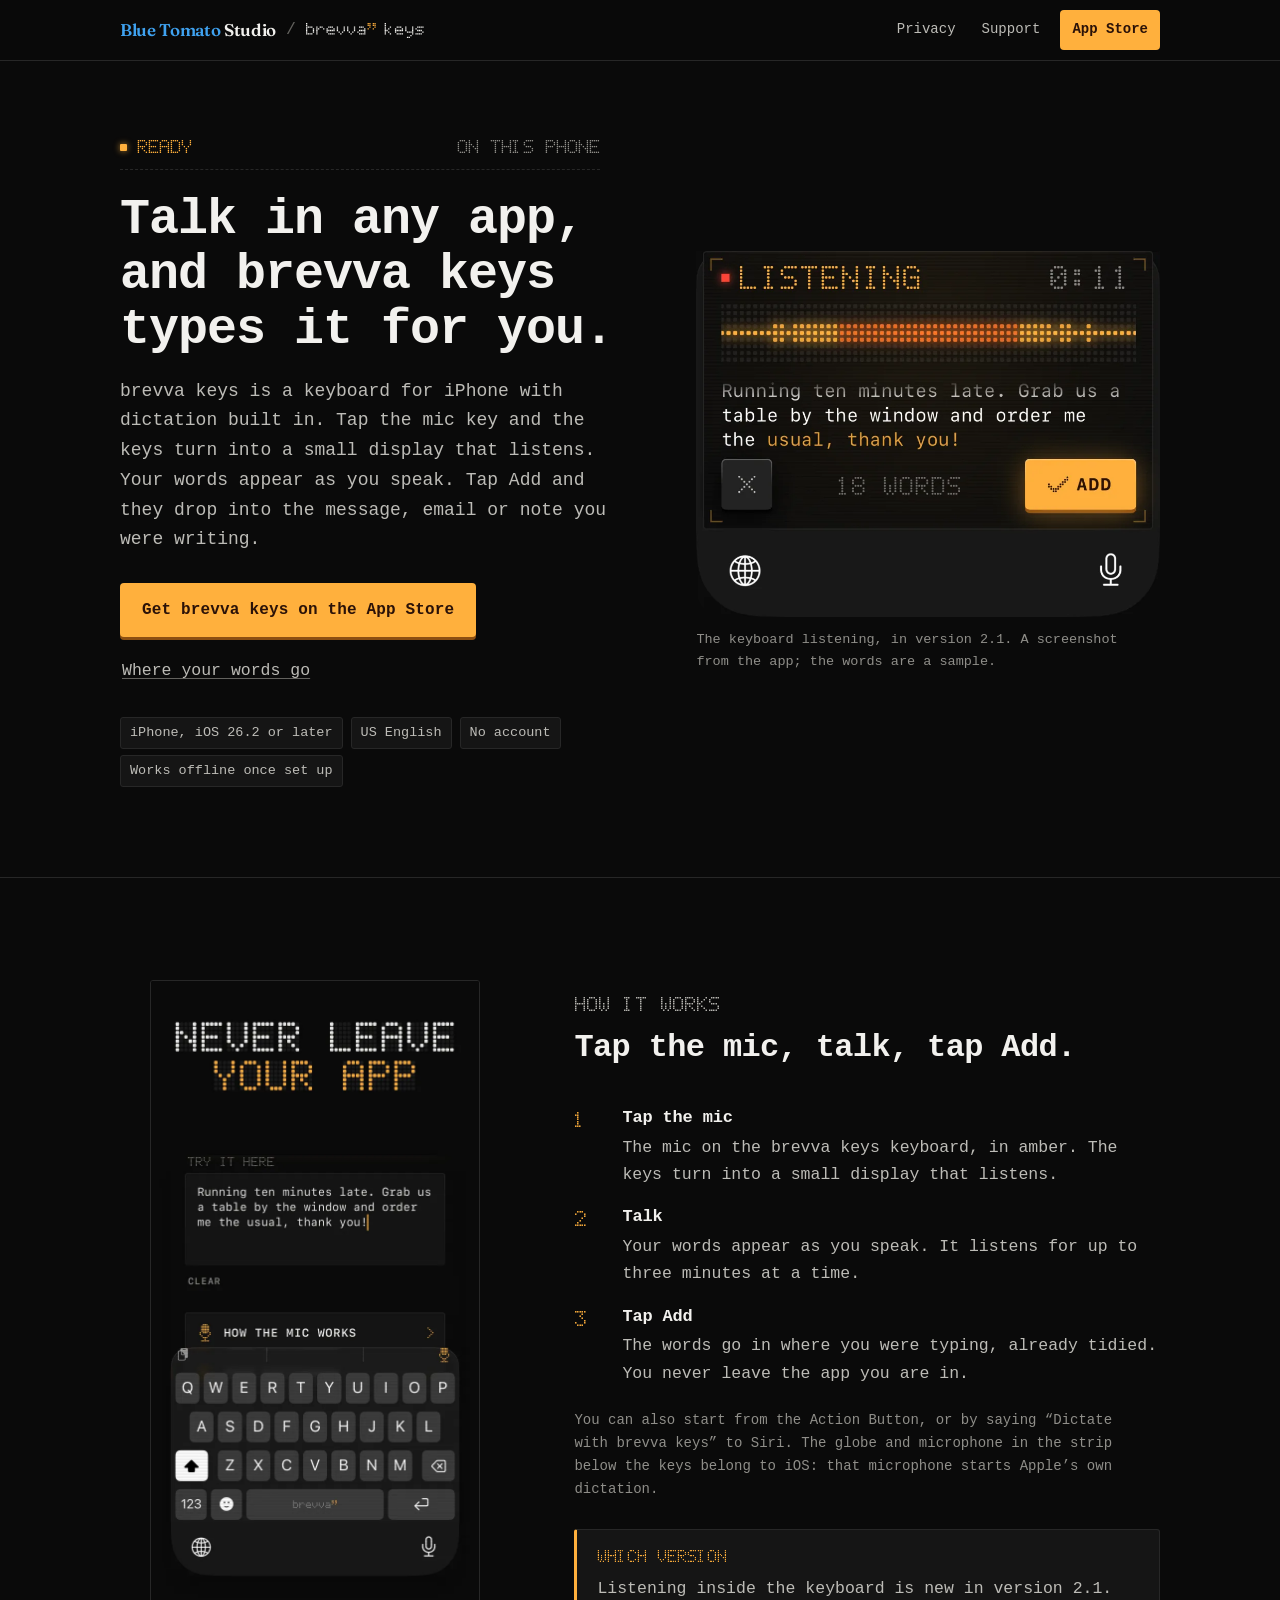
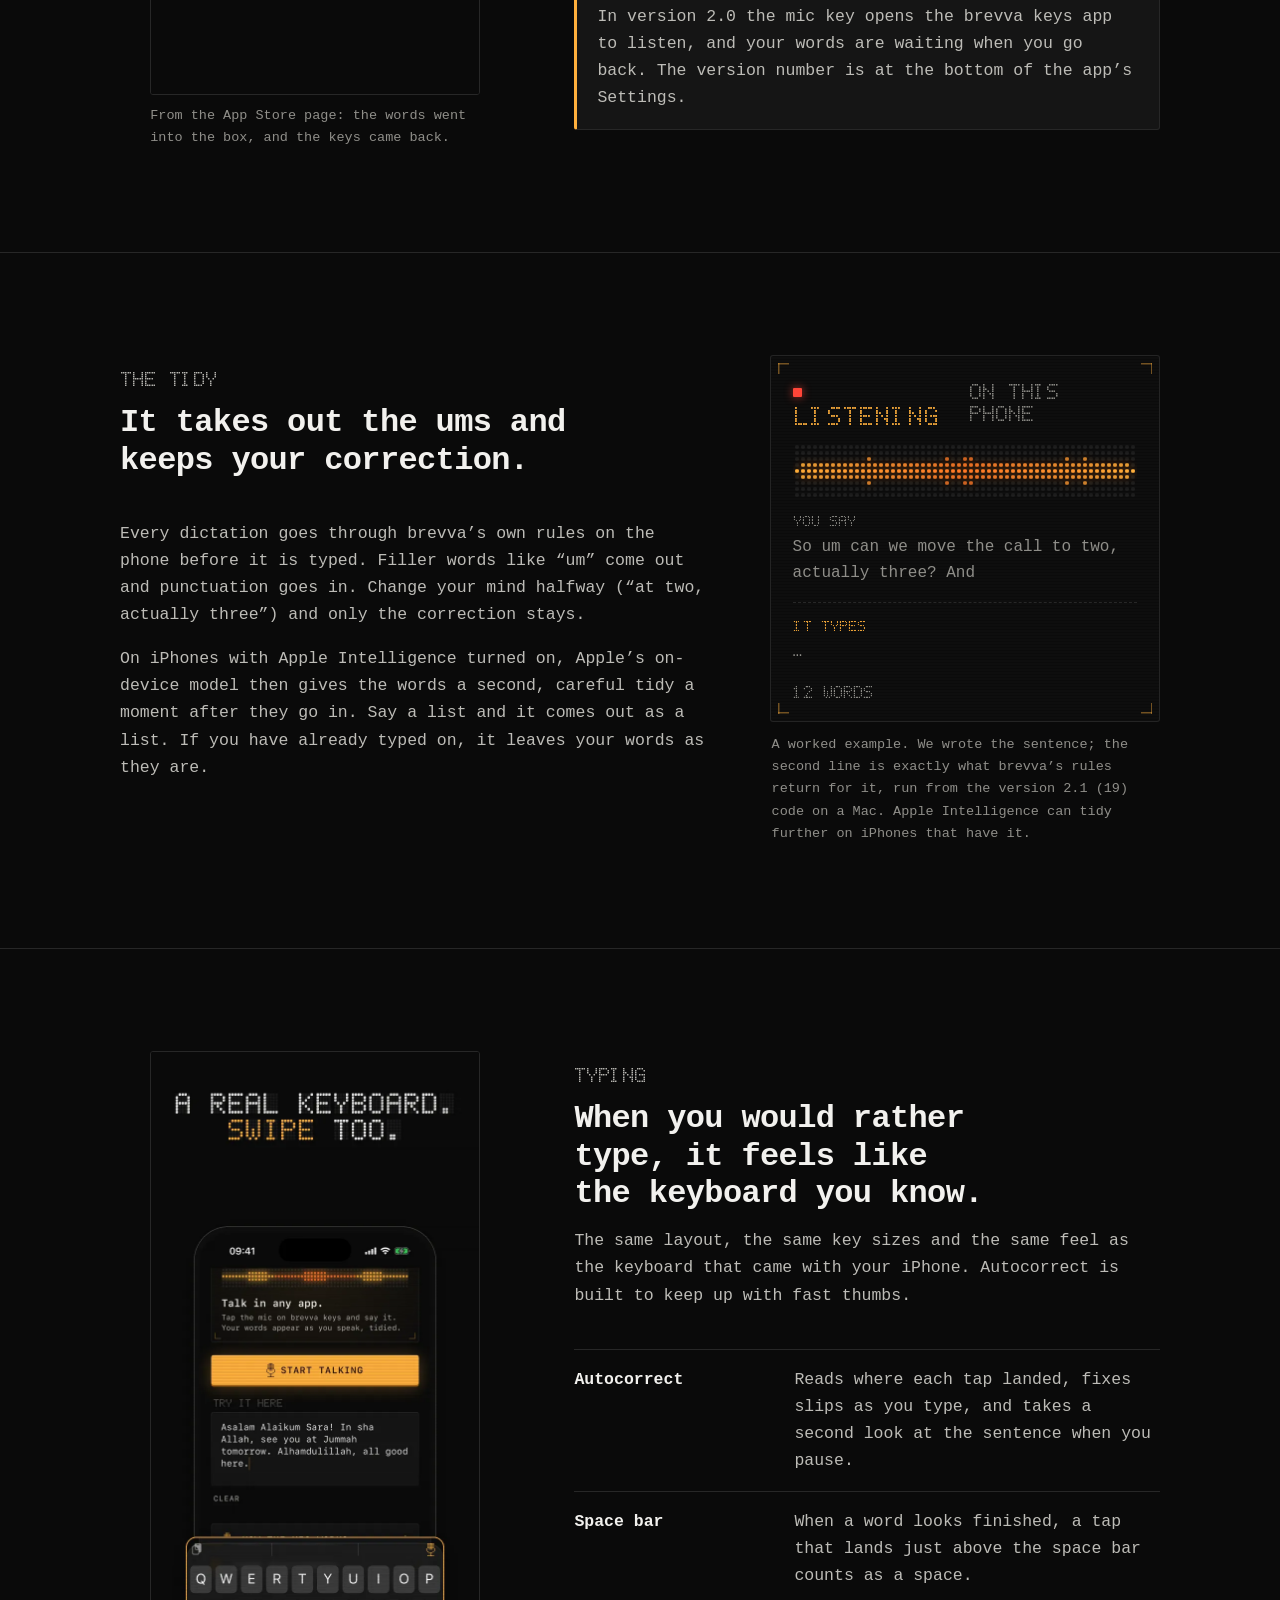
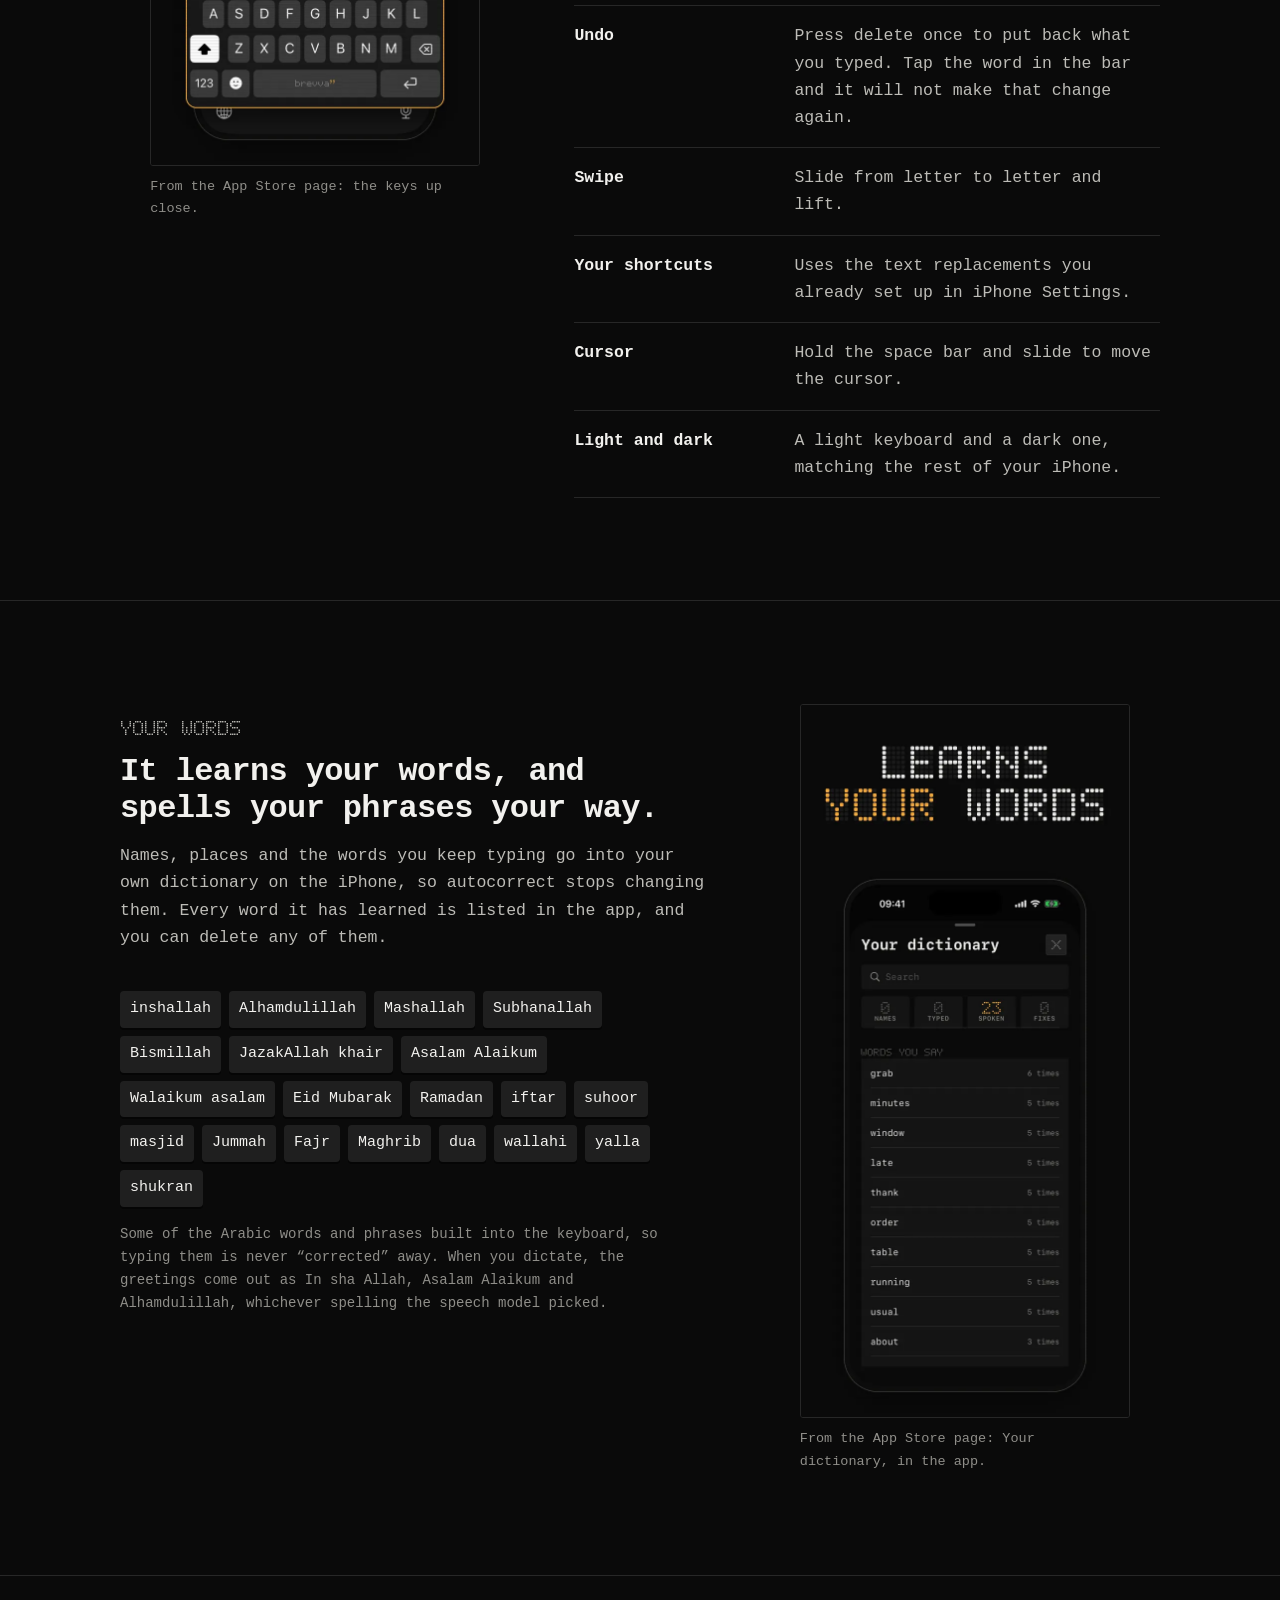
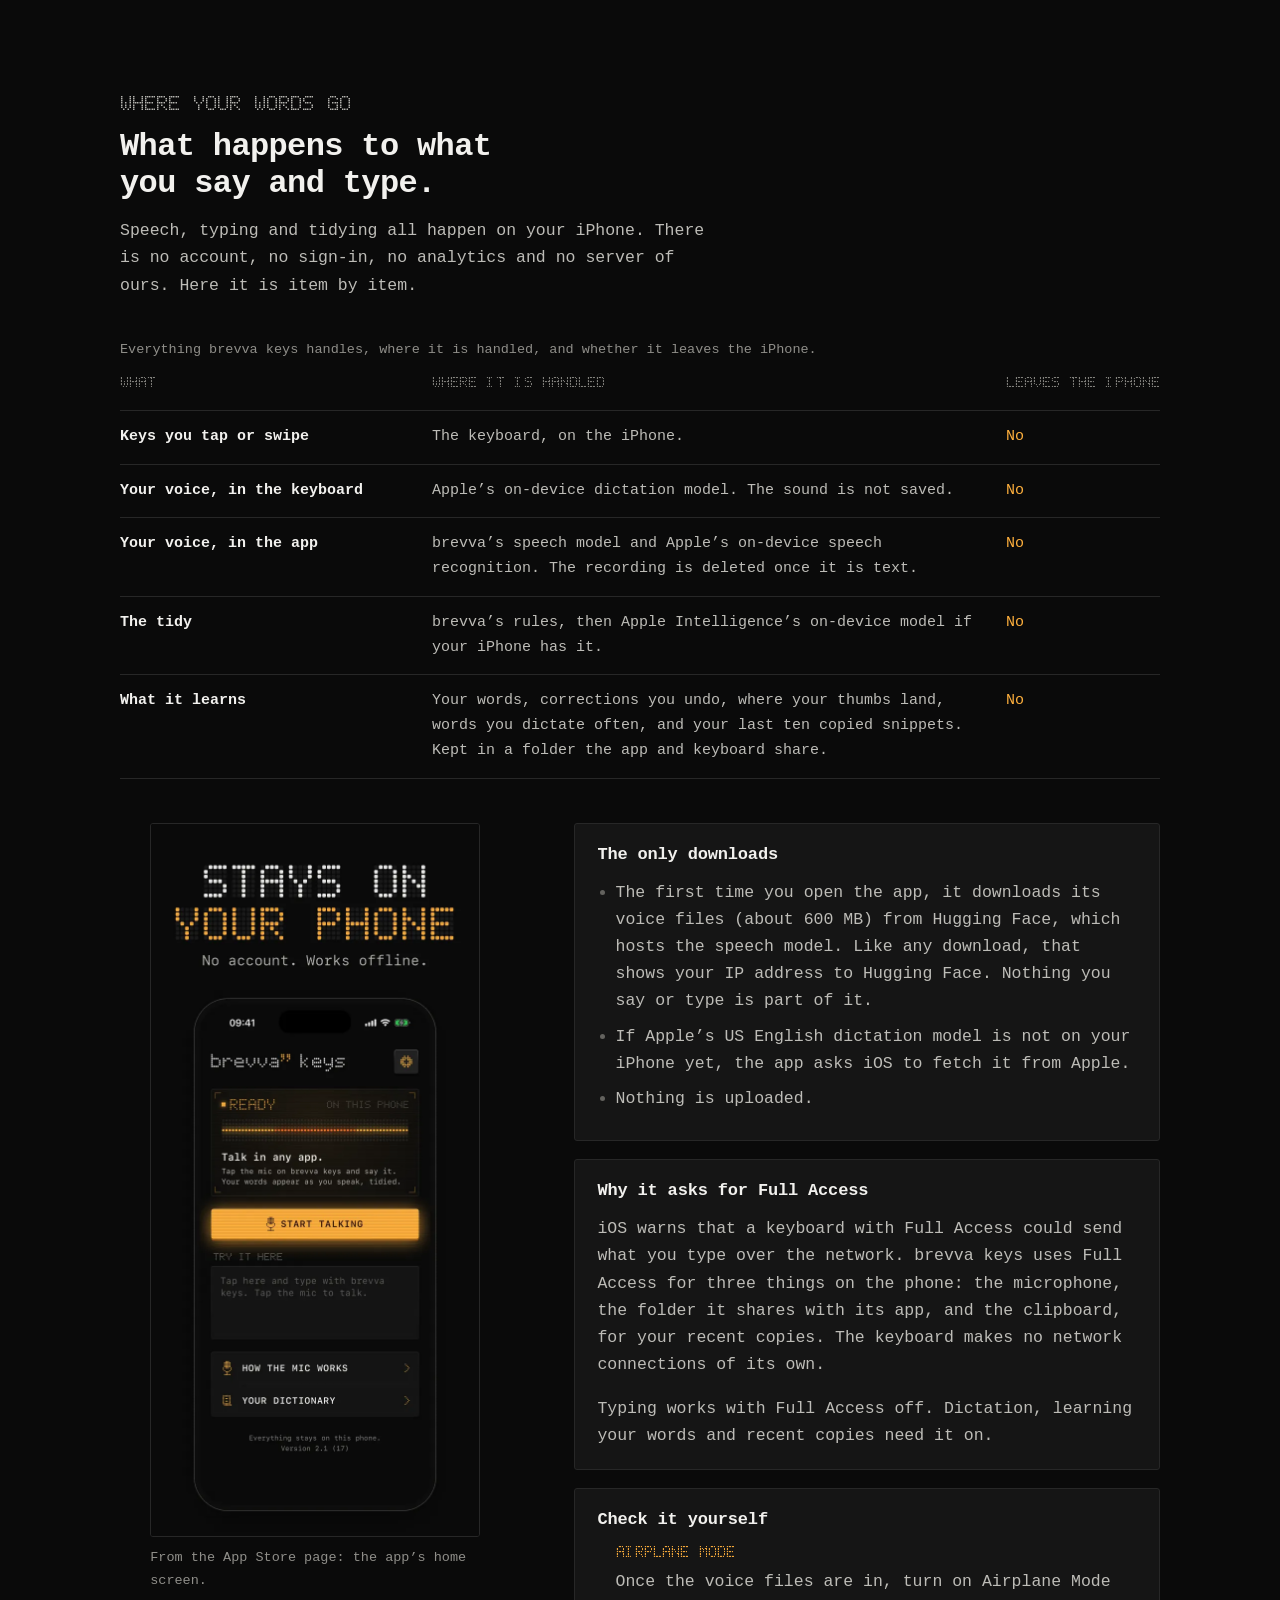
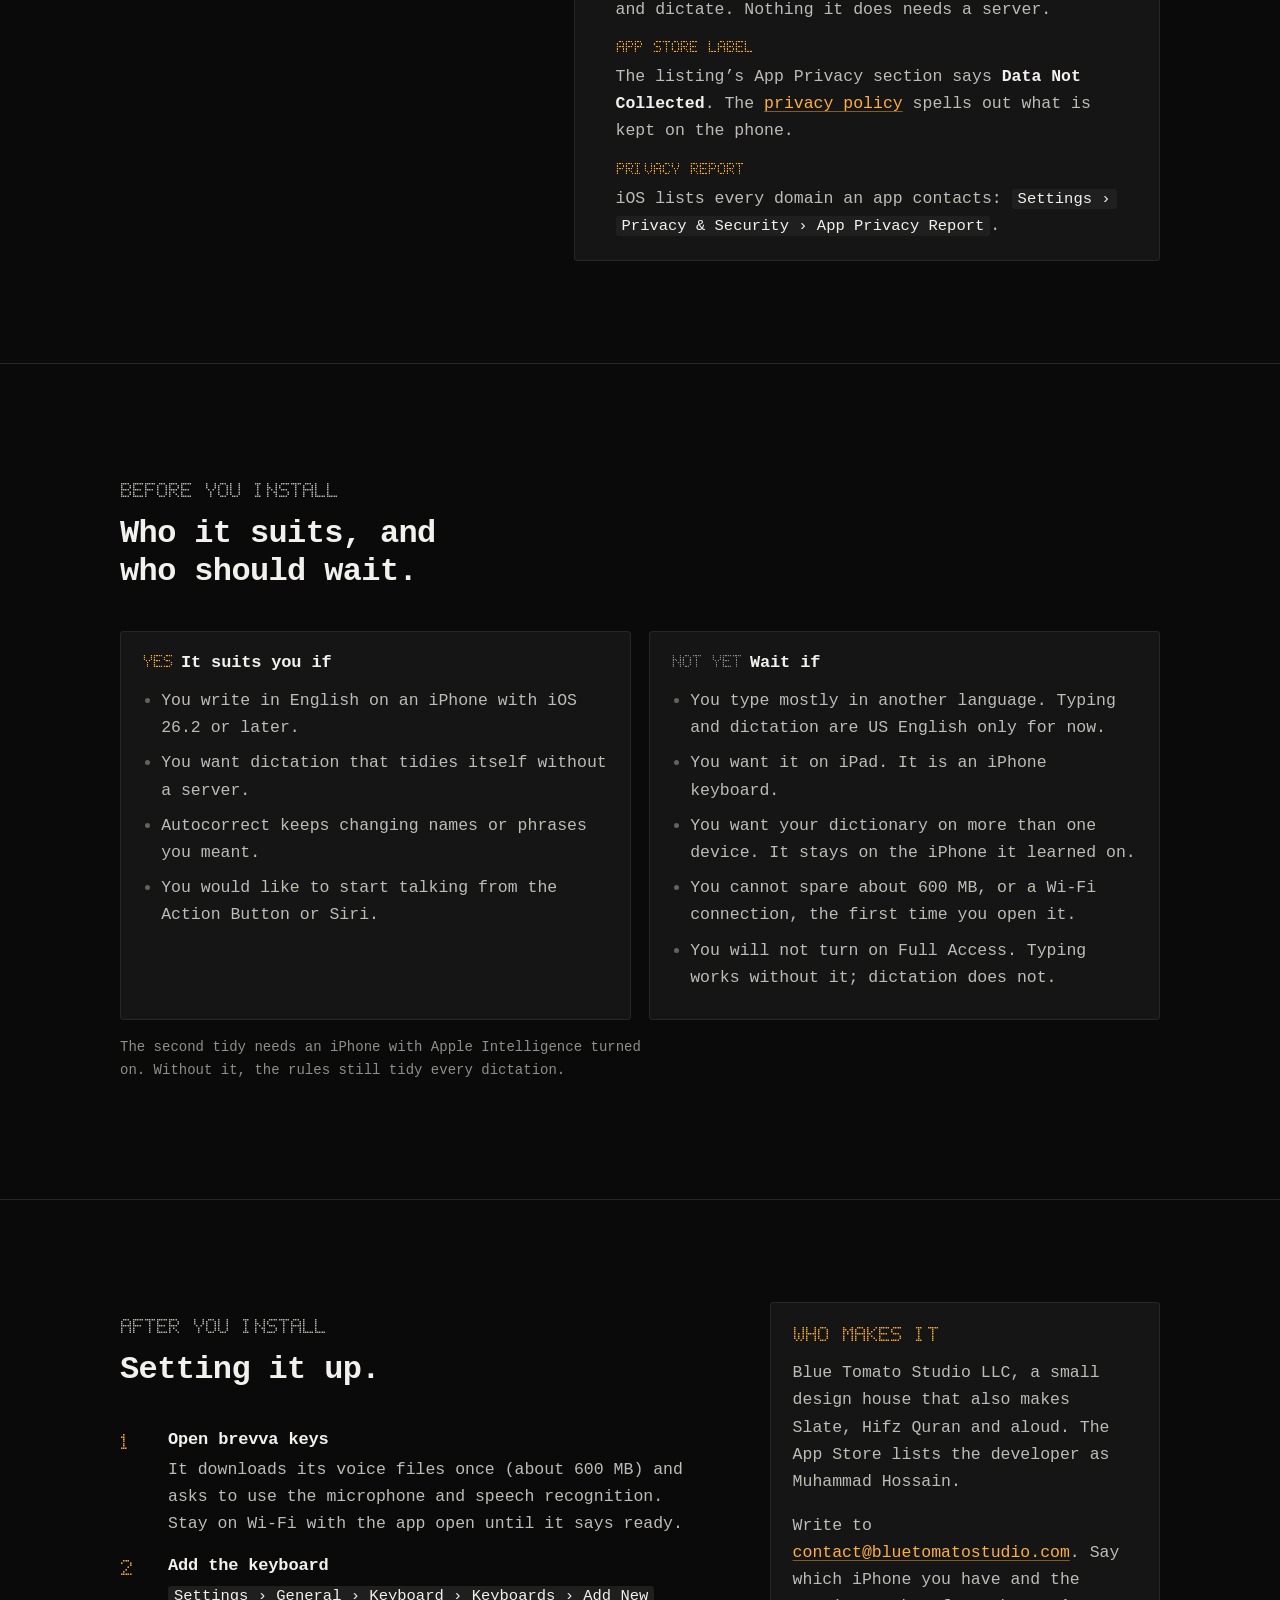
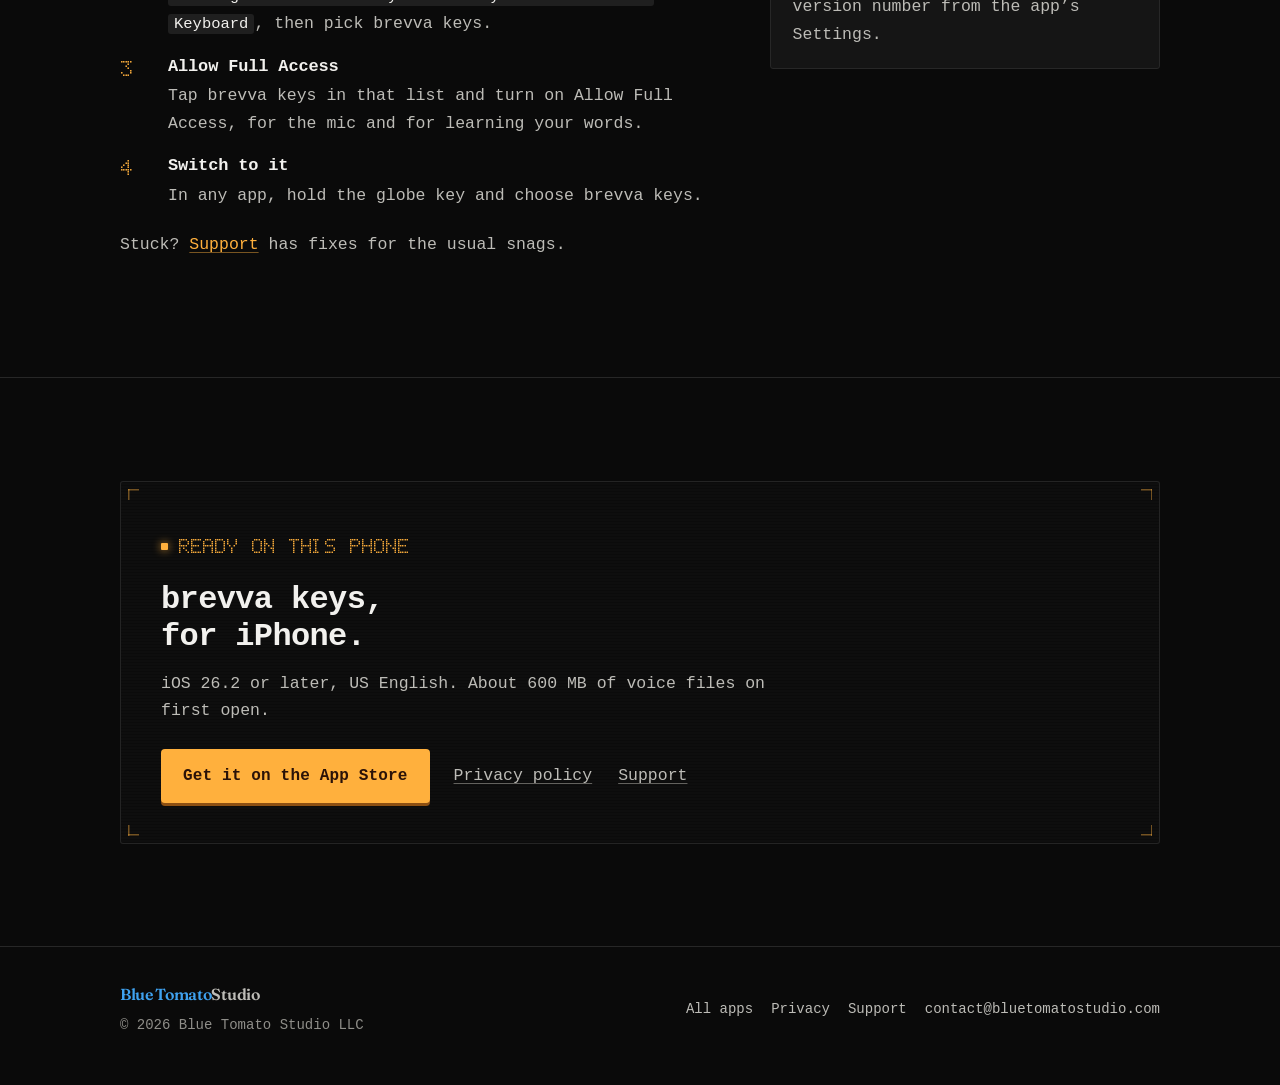
==== commit a06359c6: "brevva keys pages: true privacy policy, store pictures, night look without glows - Privacy policy ch" ====
--- a/brevva/index.html
+++ b/brevva/index.html
@@ -3,27 +3,27 @@
 <head>
 <meta charset="utf-8">
 <meta name="viewport" content="width=device-width, initial-scale=1">
-<title>brevva keys: a voice keyboard that keeps your words on your iPhone · Blue Tomato Studio</title>
-<meta name="description" content="An iPhone keyboard with dictation built in. Tap the mic and talk: it takes out the ums and types where you were typing. Speech, typing and tidying run on the iPhone. No account.">
+<title>brevva keys: a keyboard for iPhone with dictation built in · Blue Tomato Studio</title>
+<meta name="description" content="Talk in any app, and brevva keys types it for you. Tap the mic, talk, tap Add: your words go in where you were typing, tidied. Speech, typing and tidying happen on the iPhone. No account.">
 <link rel="canonical" href="https://bluetomatostudio.com/brevva/">
 <meta name="theme-color" content="#0A0A0A">
 <link rel="icon" type="image/png" sizes="64x64" href="/brevva/assets/favicon-64.png">
 <link rel="apple-touch-icon" href="/brevva/assets/apple-touch-icon.png">
 <meta property="og:type" content="website">
 <meta property="og:site_name" content="Blue Tomato Studio">
-<meta property="og:title" content="brevva keys: a voice keyboard that keeps your words on your iPhone">
-<meta property="og:description" content="Tap the mic and talk. It takes out the ums and types where you were typing. Speech, typing and tidying run on the iPhone. No account.">
+<meta property="og:title" content="brevva keys: a keyboard for iPhone with dictation built in">
+<meta property="og:description" content="Tap the mic and talk. Your words appear as you speak, right where you are typing, tidied up. Speech, typing and tidying happen on the iPhone.">
 <meta property="og:url" content="https://bluetomatostudio.com/brevva/">
 <meta property="og:image" content="https://bluetomatostudio.com/brevva/assets/og.png">
 <meta property="og:image:width" content="1200">
 <meta property="og:image:height" content="630">
-<meta property="og:image:alt" content="brevva keys: the keyboard's listening display, and the words it typed.">
+<meta property="og:image:alt" content="brevva keys. Talk. It types. The keyboard's listening display with the words it heard and an Add key.">
 <meta name="twitter:card" content="summary_large_image">
-<meta name="twitter:title" content="brevva keys: a voice keyboard that keeps your words on your iPhone">
-<meta name="twitter:description" content="Tap the mic and talk. It takes out the ums and types where you were typing. Speech, typing and tidying run on the iPhone. No account.">
+<meta name="twitter:title" content="brevva keys: a keyboard for iPhone with dictation built in">
+<meta name="twitter:description" content="Tap the mic and talk. Your words appear as you speak, right where you are typing, tidied up. Speech, typing and tidying happen on the iPhone.">
 <meta name="twitter:image" content="https://bluetomatostudio.com/brevva/assets/og.png">
 <link rel="preload" href="/brevva/assets/dots.woff?v=1" as="font" type="font/woff" crossorigin>
-<link rel="stylesheet" href="/brevva/assets/brevva.css?v=1">
+<link rel="stylesheet" href="/brevva/assets/brevva.css?v=2">
 <script type="application/ld+json">
 {"@context":"https://schema.org","@type":"SoftwareApplication","name":"brevva keys","operatingSystem":"iOS 26.2 or later","applicationCategory":"UtilitiesApplication","url":"https://bluetomatostudio.com/brevva/","downloadUrl":"https://apps.apple.com/app/id6761425575","publisher":{"@type":"Organization","name":"Blue Tomato Studio LLC","url":"https://bluetomatostudio.com/"}}
 </script>
@@ -54,25 +54,77 @@
   <section class="hero first">
     <div class="wrap hero-grid">
       <div>
-        <h1>The voice keyboard that keeps your words on your iPhone.</h1>
-        <p class="lede">brevva keys is a keyboard for iPhone with dictation built in. Tap the mic and talk: it takes out the ums, keeps only your correction, and types the words where you were typing. Speech, typing and tidying all happen on the phone. No account, nothing to sign in to.</p>
+        <p class="status" aria-hidden="true"><span class="dots"><span class="lamp"></span>Ready</span><span class="dots dim">On this phone</span></p>
+        <h1>Talk in any app, and brevva keys types it for you.</h1>
+        <p class="lede">brevva keys is a keyboard for iPhone with dictation built in. Tap the mic key and the keys turn into a small display that listens. Your words appear as you speak. Tap Add and they drop into the message, email or note you were writing.</p>
         <div class="cta-row">
-          <a class="key breathe" href="https://apps.apple.com/app/id6761425575">Get brevva keys on the App Store</a>
-          <a class="quiet" href="#privacy">See where your words go</a>
-        </div>
-        <ul class="facts" aria-label="Requirements">
+          <a class="key" href="https://apps.apple.com/app/id6761425575">Get brevva keys on the App Store</a>
+          <a class="quiet" href="#privacy">Where your words go</a>
+        </div>
+        <ul class="facts" aria-label="Good to know">
           <li>iPhone, iOS 26.2 or later</li>
-          <li>US English only</li>
-          <li>About 600&nbsp;MB of voice files on first open</li>
+          <li>US English</li>
+          <li>No account</li>
           <li>Works offline once set up</li>
         </ul>
       </div>
 
+      <!-- The real listening panel, cropped from the 2.1 store capture.
+           Swap brevva/assets/shots/listening.webp for a new capture when the panel changes. -->
+      <figure class="hero-shot">
+        <img src="/brevva/assets/shots/listening.webp" width="900" height="710" fetchpriority="high" decoding="async"
+             alt="The brevva keys keyboard listening. A dark display reads LISTENING 0:11 over a strip of lit amber dots. Below it the words so far: Running ten minutes late. Grab us a table by the window and order me the usual, thank you! The last words are in amber. Under them a close key, 18 WORDS, and an amber Add key.">
+        <figcaption>The keyboard listening, in version 2.1. A screenshot from the app; the words are a sample.</figcaption>
+      </figure>
+    </div>
+  </section>
+
+
+  <!-- ========================= HOW IT WORKS ========================= -->
+  <section id="how">
+    <div class="wrap split">
+      <figure class="store">
+        <img class="shot" src="/brevva/assets/shots/in-place.webp" width="660" height="1434" loading="lazy" decoding="async"
+             alt="A picture from the App Store page, headed NEVER LEAVE YOUR APP. A text box holds the words Running ten minutes late. Grab us a table by the window and order me the usual, thank you! with the brevva keys keyboard back below it.">
+        <figcaption>From the App Store page: the words went into the box, and the keys came back.</figcaption>
+      </figure>
+      <div>
+        <div class="intro">
+          <p class="dots label">How it works</p>
+          <h2>Tap the mic, talk, tap Add.</h2>
+        </div>
+        <ol class="steps">
+          <li><div><h3>Tap the mic</h3><p>The mic on the brevva keys keyboard, in amber. The keys turn into a small display that listens.</p></div></li>
+          <li><div><h3>Talk</h3><p>Your words appear as you speak. It listens for up to three minutes at a time.</p></div></li>
+          <li><div><h3>Tap Add</h3><p>The words go in where you were typing, already tidied. You never leave the app you are in.</p></div></li>
+        </ol>
+        <p class="note" style="margin-top:22px">You can also start from the Action Button, or by saying “Dictate with brevva keys” to Siri. The globe and microphone in the strip below the keys belong to iOS: that microphone starts Apple’s own dictation.</p>
+        <div class="callout">
+          <span class="dots">Which version</span>
+          <p>Listening inside the keyboard is new in version 2.1. In version 2.0 the mic key opens the brevva keys app to listen, and your words are waiting when you go back. The version number is at the bottom of the app’s Settings.</p>
+        </div>
+      </div>
+    </div>
+  </section>
+
+
+  <!-- ============================ THE TIDY ============================ -->
+  <section id="tidy">
+    <div class="wrap split flip">
+      <div>
+        <div class="intro">
+          <p class="dots label">The tidy</p>
+          <h2>It takes out the ums and keeps your correction.</h2>
+        </div>
+        <p>Every dictation goes through brevva’s own rules on the phone before it is typed. Filler words like “um” come out and punctuation goes in. Change your mind halfway (“at two, actually three”) and only the correction stays.</p>
+        <p>On iPhones with Apple Intelligence turned on, Apple’s on-device model then gives the words a second, careful tidy a moment after they go in. Say a list and it comes out as a list. If you have already typed on, it leaves your words as they are.</p>
+      </div>
+
       <!-- A worked example in the app's night display. Without script it shows the
            finished state; with script it plays once (under five seconds) and stops. -->
-      <div>
+      <div class="shot-col">
         <div class="display demo" id="demo" aria-labelledby="demo-title">
-          <h2 class="visually-hidden" id="demo-title">A worked example of the tidy</h2>
+          <h3 class="visually-hidden" id="demo-title">A worked example of the tidy</h3>
           <div class="head">
             <span class="dots"><span class="rec" aria-hidden="true"></span><span data-status>Tidied</span></span>
             <span class="dots right" aria-hidden="true">On this phone</span>
@@ -94,37 +146,7 @@
             <button class="replay" type="button" data-replay hidden>Play it again</button>
           </div>
         </div>
-        <p class="provenance">A worked example. We wrote the sentence; the second line is exactly what brevva’s cleanup rules return for it (version 2.1, build 17, run on a Mac). On iPhones with Apple Intelligence, a second tidy can go further.</p>
-      </div>
-    </div>
-  </section>
-
-
-  <!-- ========================= HOW IT WORKS ========================= -->
-  <section id="how">
-    <div class="wrap split">
-      <figure class="wide">
-        <img class="shot" src="/brevva/assets/listening.webp" width="1000" height="778" loading="lazy" decoding="async"
-             alt="The keyboard listening: a dark display reads LISTENING 0:11 above a strip of lit amber dots. Below it the words so far, the last few in amber, then a close key, 20 WORDS, and an amber Add key.">
-        <figcaption>Version 2.1, listening inside the keyboard. A screenshot from the app; the words are a sample.</figcaption>
-      </figure>
-      <div>
-        <div class="intro">
-          <p class="dots label">How it works</p>
-          <h2>Tap the mic, talk, tap Add.</h2>
-        </div>
-        <ol class="steps">
-          <li><div><h3>Tap the mic</h3><p>It sits at the right end of the bar above the keys. The keys turn into a small display that listens.</p></div></li>
-          <li><div><h3>Talk</h3><p>Your words appear as you speak. The last few, still settling, show in amber.</p></div></li>
-          <li><div><h3>Tap Add</h3><p>The words go in where you were typing, already tidied: filler out, punctuation in, your correction kept.</p></div></li>
-          <li><div><h3>A second tidy, still on the phone</h3><p>With Apple Intelligence turned on, Apple’s on-device model gives the words a careful second pass a moment later. Say a list and it comes out as a list.</p></div></li>
-        </ol>
-        <div class="callout">
-          <span class="dots">Version note</span>
-          <p>The App Store has version 2.0. In 2.0 the mic key opens the brevva keys app to listen; you talk, then go back to your app and the words are there.</p>
-          <p>Listening inside the keyboard, as shown here, is version 2.1, in public testing now. <a href="https://testflight.apple.com/join/Bq4NWRvv">Join the 2.1 test on TestFlight</a>.</p>
-        </div>
-        <p class="note" style="margin-top:18px">You can also start from the Action Button, or say “Dictate with brevva keys” to Siri.</p>
+        <p class="provenance">A worked example. We wrote the sentence; the second line is exactly what brevva’s rules return for it, run from the version 2.1 (19) code on a Mac. Apple Intelligence can tidy further on iPhones that have it.</p>
       </div>
     </div>
   </section>
@@ -132,53 +154,54 @@
 
   <!-- ============================ TYPING ============================ -->
   <section id="typing">
-    <div class="wrap split flip">
+    <div class="wrap split">
+      <figure class="store">
+        <img class="shot" src="/brevva/assets/shots/keys.webp" width="660" height="1434" loading="lazy" decoding="async"
+             alt="A picture from the App Store page, headed A REAL KEYBOARD. SWIPE TOO. The brevva keys keyboard up close below the app, with brevva written in dot letters on the space bar.">
+        <figcaption>From the App Store page: the keys up close.</figcaption>
+      </figure>
       <div>
         <div class="intro">
           <p class="dots label">Typing</p>
-          <h2>Types like Apple’s keyboard, down to the key sizes.</h2>
+          <h2>When you would rather type, it feels like the keyboard you know.</h2>
+          <p>The same layout, the same key sizes and the same feel as the keyboard that came with your iPhone. Autocorrect is built to keep up with fast thumbs.</p>
         </div>
         <dl class="spec">
-          <div><dt>Layout</dt><dd>The iOS layout and key sizes, measured from Apple’s own keyboard: keys 33.5 by 43 points, 6 points apart.</dd></div>
           <div><dt>Autocorrect</dt><dd>Reads where each tap landed, fixes slips as you type, and takes a second look at the sentence when you pause.</dd></div>
           <div><dt>Space bar</dt><dd>When a word looks finished, a tap that lands just above the space bar counts as a space.</dd></div>
           <div><dt>Undo</dt><dd>Press delete once to put back what you typed. Tap the word in the bar and it will not make that change again.</dd></div>
-          <div><dt>Swipe</dt><dd>Slide from letter to letter. The shape is read on the phone.</dd></div>
+          <div><dt>Swipe</dt><dd>Slide from letter to letter and lift.</dd></div>
           <div><dt>Your shortcuts</dt><dd>Uses the text replacements you already set up in iPhone Settings.</dd></div>
           <div><dt>Cursor</dt><dd>Hold the space bar and slide to move the cursor.</dd></div>
+          <div><dt>Light and dark</dt><dd>A light keyboard and a dark one, matching the rest of your iPhone.</dd></div>
         </dl>
       </div>
-      <figure class="shot-col">
-        <img class="shot" src="/brevva/assets/typing.webp" width="760" height="1066" loading="lazy" decoding="async"
-             alt="The brevva keys keyboard in dark mode under a text box that reads: Hey, running about ten minutes late. Grab us a table by the window and order me the usual, thank you! The space bar says brevva.">
-        <figcaption>Typing in the app’s try-it box, version 2.1.</figcaption>
-      </figure>
     </div>
   </section>
 
 
   <!-- ========================== YOUR WORDS ========================== -->
   <section id="words">
-    <div class="wrap split">
-      <figure>
-        <img class="shot" src="/brevva/assets/words.webp" width="760" height="889" loading="lazy" decoding="async"
-             alt="Your dictionary in the brevva keys app: counts for names, typed, spoken and fixes, then a list of words you say with how many times each was heard.">
-        <figcaption>Your dictionary, in the app. Every word it has learned is listed there.</figcaption>
+    <div class="wrap split flip">
+      <div>
+        <div class="intro">
+          <p class="dots label">Your words</p>
+          <h2>It learns your words, and spells your phrases your way.</h2>
+          <p>Names, places and the words you keep typing go into your own dictionary on the iPhone, so autocorrect stops changing them. Every word it has learned is listed in the app, and you can delete any of them.</p>
+        </div>
+        <ul class="chips" aria-label="Some of the words built into the keyboard">
+          <li>inshallah</li><li>Alhamdulillah</li><li>Mashallah</li><li>Subhanallah</li><li>Bismillah</li>
+          <li>JazakAllah khair</li><li>Asalam Alaikum</li><li>Walaikum asalam</li><li>Eid Mubarak</li>
+          <li>Ramadan</li><li>iftar</li><li>suhoor</li><li>masjid</li><li>Jummah</li><li>Fajr</li>
+          <li>Maghrib</li><li>dua</li><li>wallahi</li><li>yalla</li><li>shukran</li>
+        </ul>
+        <p class="note" style="margin-top:16px">Some of the Arabic words and phrases built into the keyboard, so typing them is never “corrected” away. When you dictate, the greetings come out as In sha Allah, Asalam Alaikum and Alhamdulillah, whichever spelling the speech model picked.</p>
+      </div>
+      <figure class="store shot-col">
+        <img class="shot" src="/brevva/assets/shots/dictionary.webp" width="660" height="1434" loading="lazy" decoding="async"
+             alt="A picture from the App Store page, headed LEARNS YOUR WORDS. Your dictionary in the brevva keys app: counts for names, typed, spoken and fixes, then a list of words you say with how many times each was heard.">
+        <figcaption>From the App Store page: Your dictionary, in the app.</figcaption>
       </figure>
-      <div>
-        <div class="intro">
-          <p class="dots label">Your words</p>
-          <h2>It learns your words, and leaves your phrases alone.</h2>
-          <p>Names, places and the words you keep typing go into your own dictionary on the iPhone, so autocorrect stops fighting them. Your own words are never “corrected”. Neither are these:</p>
-        </div>
-        <ul class="chips" aria-label="Some of the phrases built in as never corrected">
-          <li>In sha Allah</li><li>inshallah</li><li>Alhamdulillah</li><li>Mashallah</li><li>Subhanallah</li>
-          <li>Bismillah</li><li>JazakAllah khair</li><li>Asalam Alaikum</li><li>Walaikum asalam</li>
-          <li>Eid Mubarak</li><li>Ramadan</li><li>iftar</li><li>suhoor</li><li>masjid</li><li>Jummah</li>
-          <li>Fajr</li><li>Maghrib</li><li>dua</li><li>wallahi</li><li>yalla</li><li>shukran</li>
-        </ul>
-        <p class="note" style="margin-top:16px">Some of the words in the list that ships inside the keyboard. When you dictate, it hands Apple’s speech model the names and words it has learned from you, so they are more likely to come out your way. Turn off <em>Save words you type</em> in the app and it learns nothing new.</p>
-      </div>
     </div>
   </section>
 
@@ -188,44 +211,50 @@
     <div class="wrap">
       <div class="intro">
         <p class="dots label">Where your words go</p>
-        <h2>What happens to what you say and type, item by item.</h2>
-      </div>
-
+        <h2>What happens to what you say and type.</h2>
+        <p>Speech, typing and tidying all happen on your iPhone. There is no account, no sign-in, no analytics and no server of ours. Here it is item by item.</p>
+      </div>
       <table class="ledger">
         <caption>Everything brevva keys handles, where it is handled, and whether it leaves the iPhone.</caption>
         <thead><tr><th scope="col">What</th><th scope="col">Where it is handled</th><th scope="col">Leaves the iPhone</th></tr></thead>
         <tbody>
           <tr><th scope="row">Keys you tap or swipe</th><td data-h="Where">The keyboard, on the iPhone.</td><td data-h="Leaves the iPhone" class="stays">No</td></tr>
-          <tr><th scope="row">Your voice, in the keyboard (2.1)</th><td data-h="Where">Apple’s on-device dictation model. The sound is not saved.</td><td data-h="Leaves the iPhone" class="stays">No</td></tr>
-          <tr><th scope="row">Your voice, in the app (2.0, or when the keyboard cannot listen)</th><td data-h="Where">brevva’s speech model, on the iPhone. The recording is deleted once it is text.</td><td data-h="Leaves the iPhone" class="stays">No</td></tr>
+          <tr><th scope="row">Your voice, in the keyboard</th><td data-h="Where">Apple’s on-device dictation model. The sound is not saved.</td><td data-h="Leaves the iPhone" class="stays">No</td></tr>
+          <tr><th scope="row">Your voice, in the app</th><td data-h="Where">brevva’s speech model and Apple’s on-device speech recognition. The recording is deleted once it is text.</td><td data-h="Leaves the iPhone" class="stays">No</td></tr>
           <tr><th scope="row">The tidy</th><td data-h="Where">brevva’s rules, then Apple Intelligence’s on-device model if your iPhone has it.</td><td data-h="Leaves the iPhone" class="stays">No</td></tr>
-          <tr><th scope="row">What it learns</th><td data-h="Where">Your words and names, corrections you undo, where your thumbs land, and your last ten copied snippets. Kept in a folder the app and keyboard share, on the iPhone.</td><td data-h="Leaves the iPhone" class="stays">No</td></tr>
+          <tr><th scope="row">What it learns</th><td data-h="Where">Your words, corrections you undo, where your thumbs land, words you dictate often, and your last ten copied snippets. Kept in a folder the app and keyboard share.</td><td data-h="Leaves the iPhone" class="stays">No</td></tr>
         </tbody>
       </table>
 
-      <div class="cols" style="margin-top:26px">
-        <div class="panel">
-          <h3>The only downloads</h3>
-          <ul>
-            <li>The first time you open the app, it downloads its voice files (about 600&nbsp;MB) from Hugging Face, which hosts the speech model. Like any download, that shows your IP address to Hugging Face. Nothing you say or type is part of it.</li>
-            <li>If Apple’s US English dictation model is not on your iPhone yet, the app asks iOS to fetch it from Apple.</li>
-            <li>Nothing is uploaded. No analytics, no ads, no tracking, no account, no server of ours.</li>
-          </ul>
-        </div>
-        <div class="panel">
-          <h3>Why it asks for Full Access</h3>
-          <p>iOS warns that a keyboard with Full Access could send what you type over the network. brevva keys uses it for two things: the microphone, and the folder it shares with its app. The keyboard has no code that sends anything over the network.</p>
-          <p style="margin:0">Typing works with Full Access off. Dictation and learning need it on.</p>
-        </div>
-      </div>
-
-      <div class="panel" style="margin-top:18px">
-        <h3>Check it yourself</h3>
-        <ul class="checks">
-          <li><span class="dots">Airplane mode</span>Once the voice files are in, turn on Airplane Mode and dictate. Nothing it does needs a server.</li>
-          <li><span class="dots">App Store label</span>The listing’s App Privacy section says <strong>Data Not Collected</strong>. The <a href="/brevva/privacy/">privacy policy</a> spells out what that covers.</li>
-          <li><span class="dots">Privacy report</span>iOS lists every domain an app contacts: <span class="path">Settings › Privacy &amp; Security › App Privacy Report</span>.</li>
-        </ul>
+      <div class="split" style="margin-top:44px">
+        <figure class="store">
+          <img class="shot" src="/brevva/assets/shots/on-this-phone.webp" width="660" height="1434" loading="lazy" decoding="async"
+               alt="A picture from the App Store page, headed STAYS ON YOUR PHONE, with the line No account. Works offline. The brevva keys app's home screen reads READY, ON THIS PHONE, and at the bottom: Everything stays on this phone.">
+          <figcaption>From the App Store page: the app’s home screen.</figcaption>
+        </figure>
+        <div class="stack">
+          <div class="panel">
+            <h3>The only downloads</h3>
+            <ul>
+              <li>The first time you open the app, it downloads its voice files (about 600&nbsp;MB) from Hugging Face, which hosts the speech model. Like any download, that shows your IP address to Hugging Face. Nothing you say or type is part of it.</li>
+              <li>If Apple’s US English dictation model is not on your iPhone yet, the app asks iOS to fetch it from Apple.</li>
+              <li>Nothing is uploaded.</li>
+            </ul>
+          </div>
+          <div class="panel">
+            <h3>Why it asks for Full Access</h3>
+            <p>iOS warns that a keyboard with Full Access could send what you type over the network. brevva keys uses Full Access for three things on the phone: the microphone, the folder it shares with its app, and the clipboard, for your recent copies. The keyboard makes no network connections of its own.</p>
+            <p style="margin:0">Typing works with Full Access off. Dictation, learning your words and recent copies need it on.</p>
+          </div>
+          <div class="panel">
+            <h3>Check it yourself</h3>
+            <ul class="checks">
+              <li><span class="dots">Airplane mode</span>Once the voice files are in, turn on Airplane Mode and dictate. Nothing it does needs a server.</li>
+              <li><span class="dots">App Store label</span>The listing’s App Privacy section says <strong>Data Not Collected</strong>. The <a href="/brevva/privacy/">privacy policy</a> spells out what is kept on the phone.</li>
+              <li><span class="dots">Privacy report</span>iOS lists every domain an app contacts: <span class="path">Settings › Privacy &amp; Security › App Privacy Report</span>.</li>
+            </ul>
+          </div>
+        </div>
       </div>
     </div>
   </section>
@@ -282,8 +311,7 @@
       </div>
       <aside class="panel shot-col" aria-labelledby="who">
         <p class="dots label" id="who">Who makes it</p>
-        <p>Blue Tomato Studio, a small design house that also makes Slate for Mac, Hifz Quran and aloud. The App Store lists the developer as Muhammad Hossain, © Blue Tomato Studio LLC.</p>
-        <p>First released in April 2026. Version 2.0 came out on 9 November 2026; 2.1 is in testing.</p>
+        <p>Blue Tomato Studio LLC, a small design house that also makes Slate, Hifz Quran and aloud. The App Store lists the developer as Muhammad Hossain.</p>
         <p style="margin:0">Write to <a href="mailto:contact@bluetomatostudio.com">contact@bluetomatostudio.com</a>. Say which iPhone you have and the version number from the app’s Settings.</p>
       </aside>
     </div>
@@ -295,12 +323,12 @@
     <div class="wrap">
       <div class="display">
         <p class="dots label"><span class="lamp" aria-hidden="true"></span>Ready on this phone</p>
-        <h2>Say your next message, and keep it on your iPhone.</h2>
-        <p>iPhone with iOS 26.2 or later, US English. About 600&nbsp;MB of voice files on first open.</p>
+        <h2>brevva keys, for iPhone.</h2>
+        <p>iOS 26.2 or later, US English. About 600&nbsp;MB of voice files on first open.</p>
         <div class="cta-row">
-          <a class="key" href="https://apps.apple.com/app/id6761425575">Get brevva keys on the App Store</a>
-          <a class="quiet" href="https://testflight.apple.com/join/Bq4NWRvv">Try 2.1 on TestFlight</a>
+          <a class="key" href="https://apps.apple.com/app/id6761425575">Get it on the App Store</a>
           <a class="quiet" href="/brevva/privacy/">Privacy policy</a>
+          <a class="quiet" href="/brevva/support/">Support</a>
         </div>
       </div>
     </div>
@@ -322,6 +350,6 @@
   </div>
 </footer>
 
-<script src="/brevva/assets/display.js?v=1" defer></script>
+<script src="/brevva/assets/display.js?v=2" defer></script>
 </body>
 </html>
--- a/brevva/assets/brevva.css
+++ b/brevva/assets/brevva.css
@@ -156,11 +156,6 @@
 .key:active { transform: translateY(2px); box-shadow: 0 1px 0 var(--amber-edge); transition-duration: 90ms; }
 .key:hover { color: var(--ink); }
 .key svg { width: 18px; height: 18px; flex: none; }
-.key.breathe { animation: breathe 2.4s ease-in-out 2 alternate; }
-@keyframes breathe {
-  from { box-shadow: 0 3px 0 var(--amber-edge), 0 0 0 rgba(255, 176, 61, 0); }
-  to   { box-shadow: 0 3px 0 var(--amber-edge), 0 4px 26px rgba(255, 176, 61, .45); }
-}
 .quiet {
   display: inline-flex; align-items: center; min-height: 44px; padding: 10px 2px;
   color: var(--text2); text-decoration: underline; text-decoration-color: var(--faint);
@@ -170,9 +165,7 @@
 /* ---- the night display: glass, glow, scanlines, corner brackets ---- */
 .display {
   position: relative;
-  background:
-    radial-gradient(120% 80% at 50% 0%, rgba(255, 176, 61, .07), transparent 60%),
-    var(--night);
+  background: var(--night);
   border: 1px solid rgba(255, 255, 255, .09);
   border-radius: var(--r-card);
   padding: 22px 22px 20px;
@@ -228,6 +221,15 @@
   .hero-grid { grid-template-columns: 1fr; }
   .hero h1 { max-width: 18ch; }
 }
+/* the status line over the headline, as on the app's home screen */
+.status { display: flex; justify-content: space-between; gap: 16px; max-width: 30rem; margin: 0 0 22px; padding-bottom: 12px; border-bottom: 1px dashed var(--line); }
+.status .dots { font-size: 19px; display: inline-flex; align-items: center; gap: 10px; }
+.status .lamp { width: 7px; height: 7px; background: var(--amber); border-radius: 1px; box-shadow: 0 0 6px rgba(255, 176, 61, .7); }
+.dots.dim { color: var(--muted); }
+/* the real listening panel, cropped from the store capture */
+.hero-shot img { width: 100%; border-radius: 0 0 28px 28px; }
+.hero-shot figcaption { margin-top: 12px; }
+@media (max-width: 860px) { .hero-shot { max-width: 520px; } }
 
 /* the worked example: what was said, what it typed */
 .said, .typed { font-size: 16px; line-height: 1.6; margin: 0; }
@@ -253,8 +255,9 @@
 .provenance { font-size: 13.5px; color: var(--muted); margin: 12px 2px 0; max-width: 62ch; }
 
 /* how it works */
-.split { display: grid; grid-template-columns: minmax(0, .9fr) minmax(0, 1.1fr); gap: clamp(28px, 5vw, 64px); align-items: start; }
-.split.flip { grid-template-columns: minmax(0, 1.1fr) minmax(0, .9fr); }
+.split { display: grid; grid-template-columns: minmax(0, .8fr) minmax(0, 1.2fr); gap: clamp(28px, 5vw, 72px); align-items: start; }
+.split.flip { grid-template-columns: minmax(0, 1.2fr) minmax(0, .8fr); }
+.split > figure.store { justify-self: center; }
 @media (max-width: 860px) { .split, .split.flip { grid-template-columns: 1fr; } .split.flip .shot-col { order: 2; } }
 .steps { list-style: none; counter-reset: step; margin: 0; padding: 0; display: grid; gap: 18px; }
 .steps li { counter-increment: step; display: grid; grid-template-columns: 34px 1fr; gap: 14px; align-items: start; }
@@ -266,13 +269,21 @@
 
 figure { margin: 0; }
 .shot {
-  border: 1px solid rgba(255, 255, 255, .09); border-radius: 18px; overflow: hidden; background: #000;
+  border: 1px solid var(--line); border-radius: var(--r-card); overflow: hidden; background: var(--bg);
+}
+/* App Store pictures: tall, so they stay narrow beside the words */
+figure.store { max-width: 330px; width: 100%; }
+figure.store .shot { width: 100%; }
+@media (max-width: 860px) {
+  figure.store { max-width: 300px; }
+  .split > figure.store { order: 2; }   /* on a phone, the words first, then the picture */
+}
+@media (max-width: 420px) {
+  .key { width: 100%; font-size: 15px; padding: 14px 16px; }
+  .display .head .right { display: none; }   /* decoration; the status word is what matters */
 }
 figcaption { font-size: 13.5px; color: var(--muted); margin-top: 10px; max-width: 52ch; }
-@media (max-width: 860px) {
-  .split figure { max-width: 340px; }
-  .split figure.wide { max-width: 520px; }
-}
+
 
 .callout {
   margin-top: 28px; padding: 18px 20px; background: var(--card); border: 1px solid var(--line);
@@ -300,7 +311,7 @@
 .ledger thead th { font-family: var(--dots); font-weight: 400; color: var(--muted); font-size: 15px; text-transform: uppercase; padding-top: 0; }
 .ledger tbody th { color: var(--text); font-weight: 650; width: 30%; }
 .ledger .stays { color: var(--amber); white-space: nowrap; }
-.ledger thead th:last-child, .ledger td:last-child { width: 11em; white-space: nowrap; }
+.ledger thead th:last-child, .ledger td:last-child { width: 9.5em; white-space: nowrap; padding-right: 0; }
 @media (max-width: 680px) {
   .ledger thead { display: none; }
   .ledger, .ledger tbody, .ledger tr, .ledger th, .ledger td { display: block; width: auto; }
@@ -321,10 +332,10 @@
 .panel.yes h3 .dots, .panel.no h3 .dots { font-size: 17px; margin-right: 8px; }
 .panel.no h3 .dots { color: var(--muted); }
 
-.checks { list-style: none; margin: 0; padding: 0; display: grid; grid-template-columns: repeat(3, minmax(0, 1fr)); gap: 10px 28px; }
+.checks { list-style: none; margin: 0; padding: 0; display: grid; grid-template-columns: 1fr; gap: 16px; }
 .checks li { margin: 0; }
 .checks .dots { font-size: 16px; display: block; margin-bottom: 8px; }
-@media (max-width: 900px) { .checks { grid-template-columns: 1fr; gap: 18px; } }
+.stack { display: grid; gap: 18px; }
 
 /* closing band */
 .close { text-align: left; }
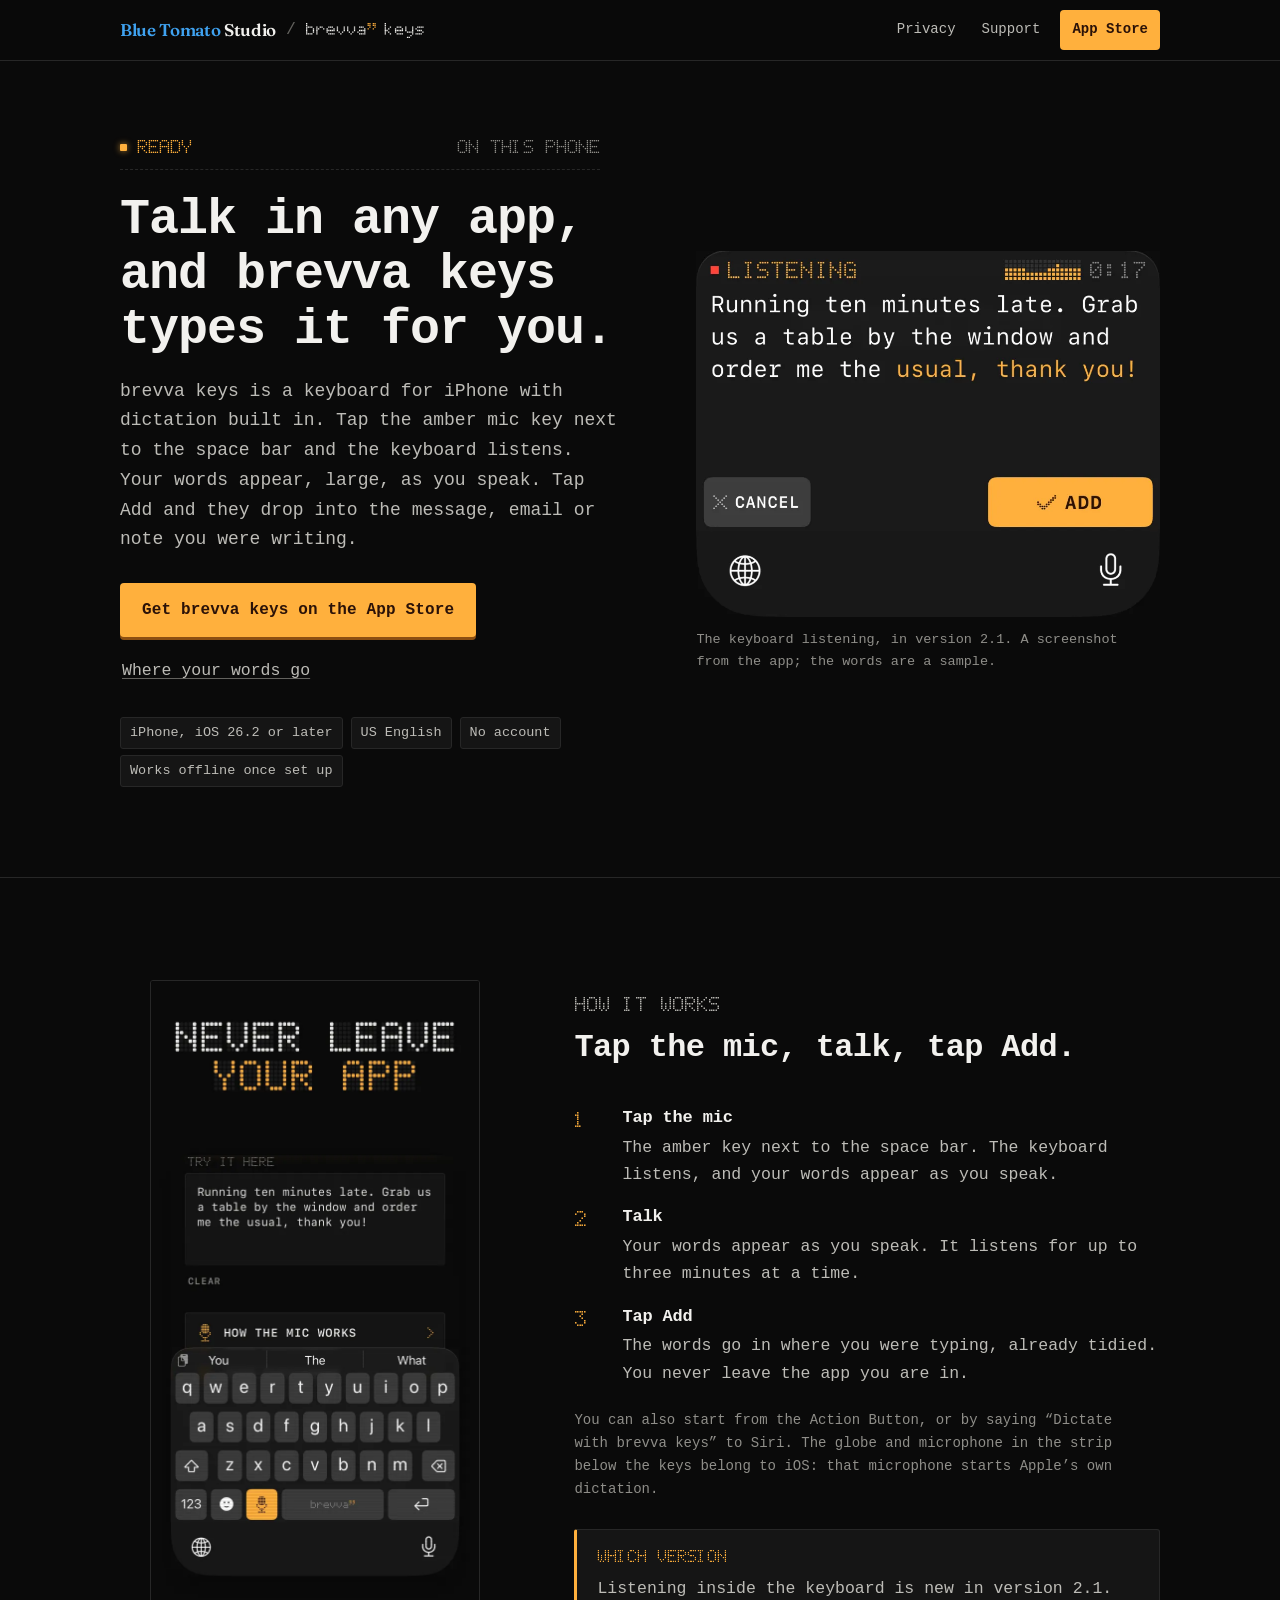
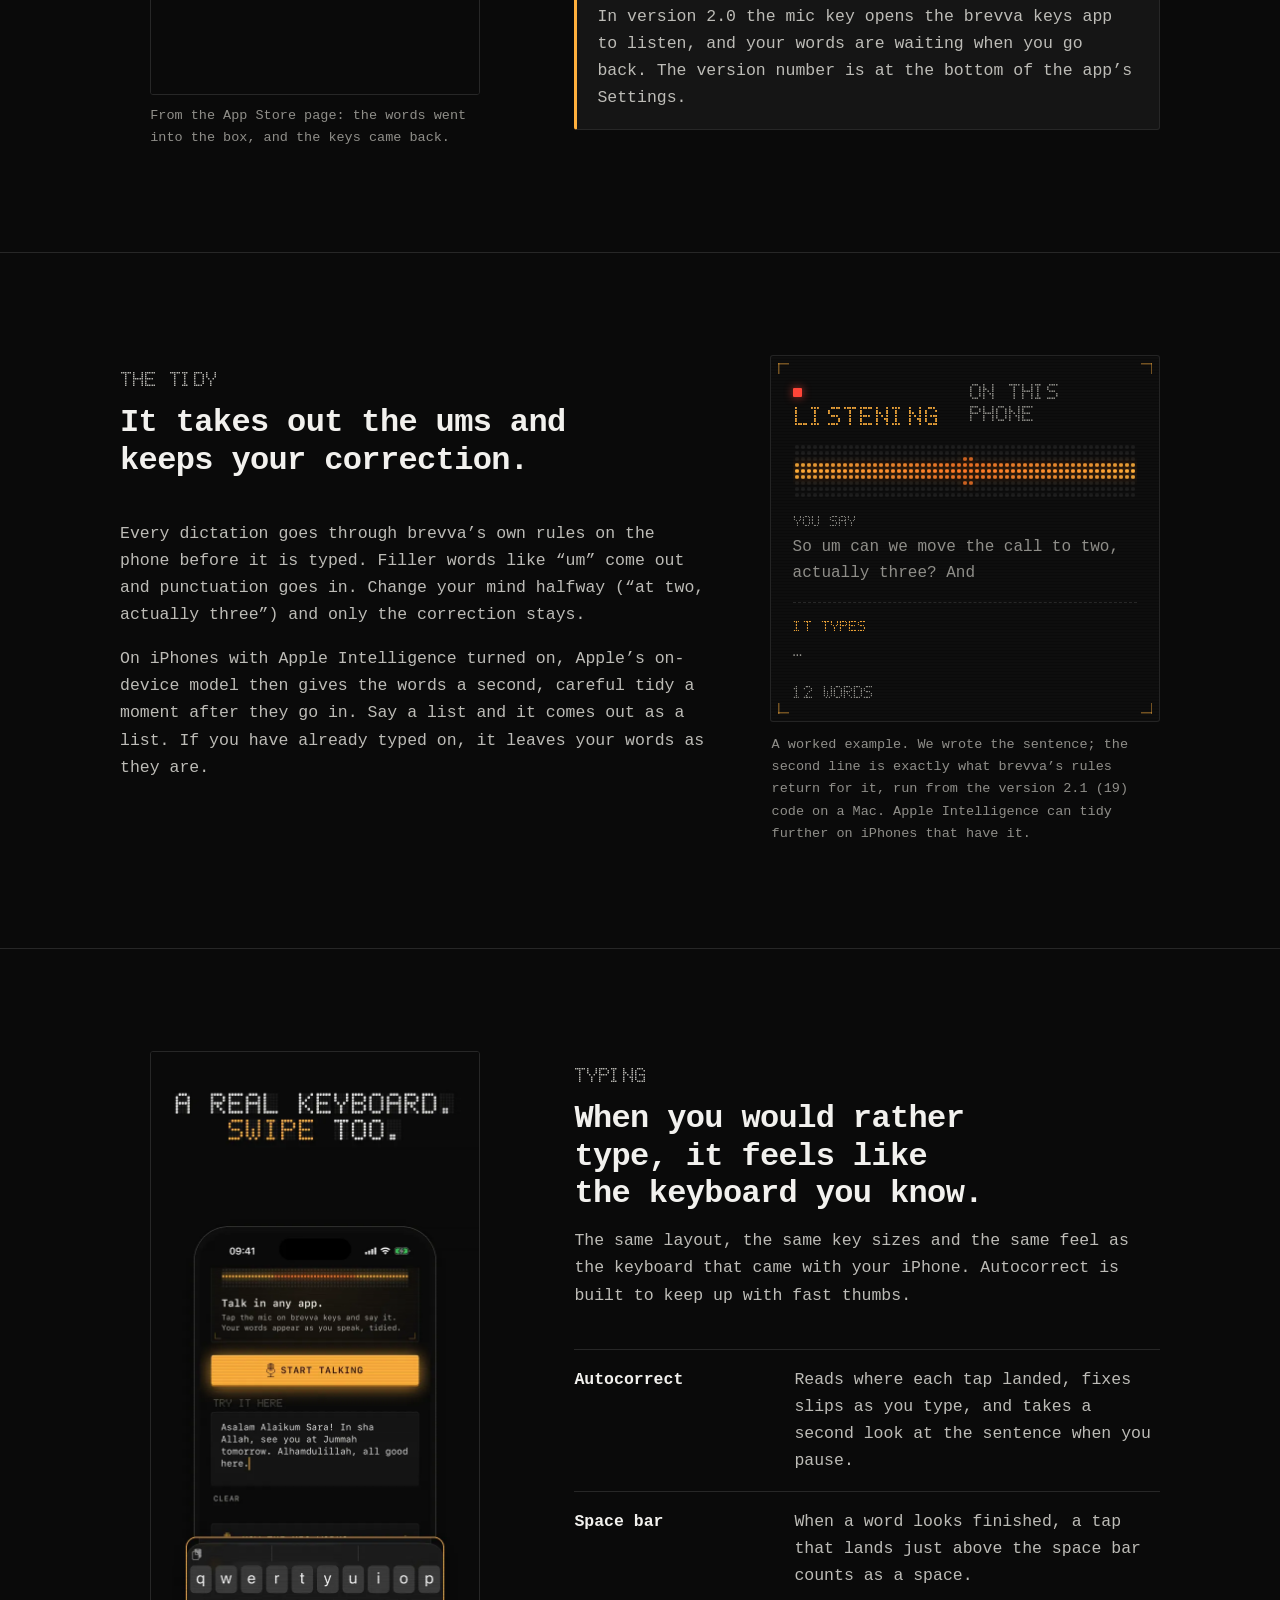
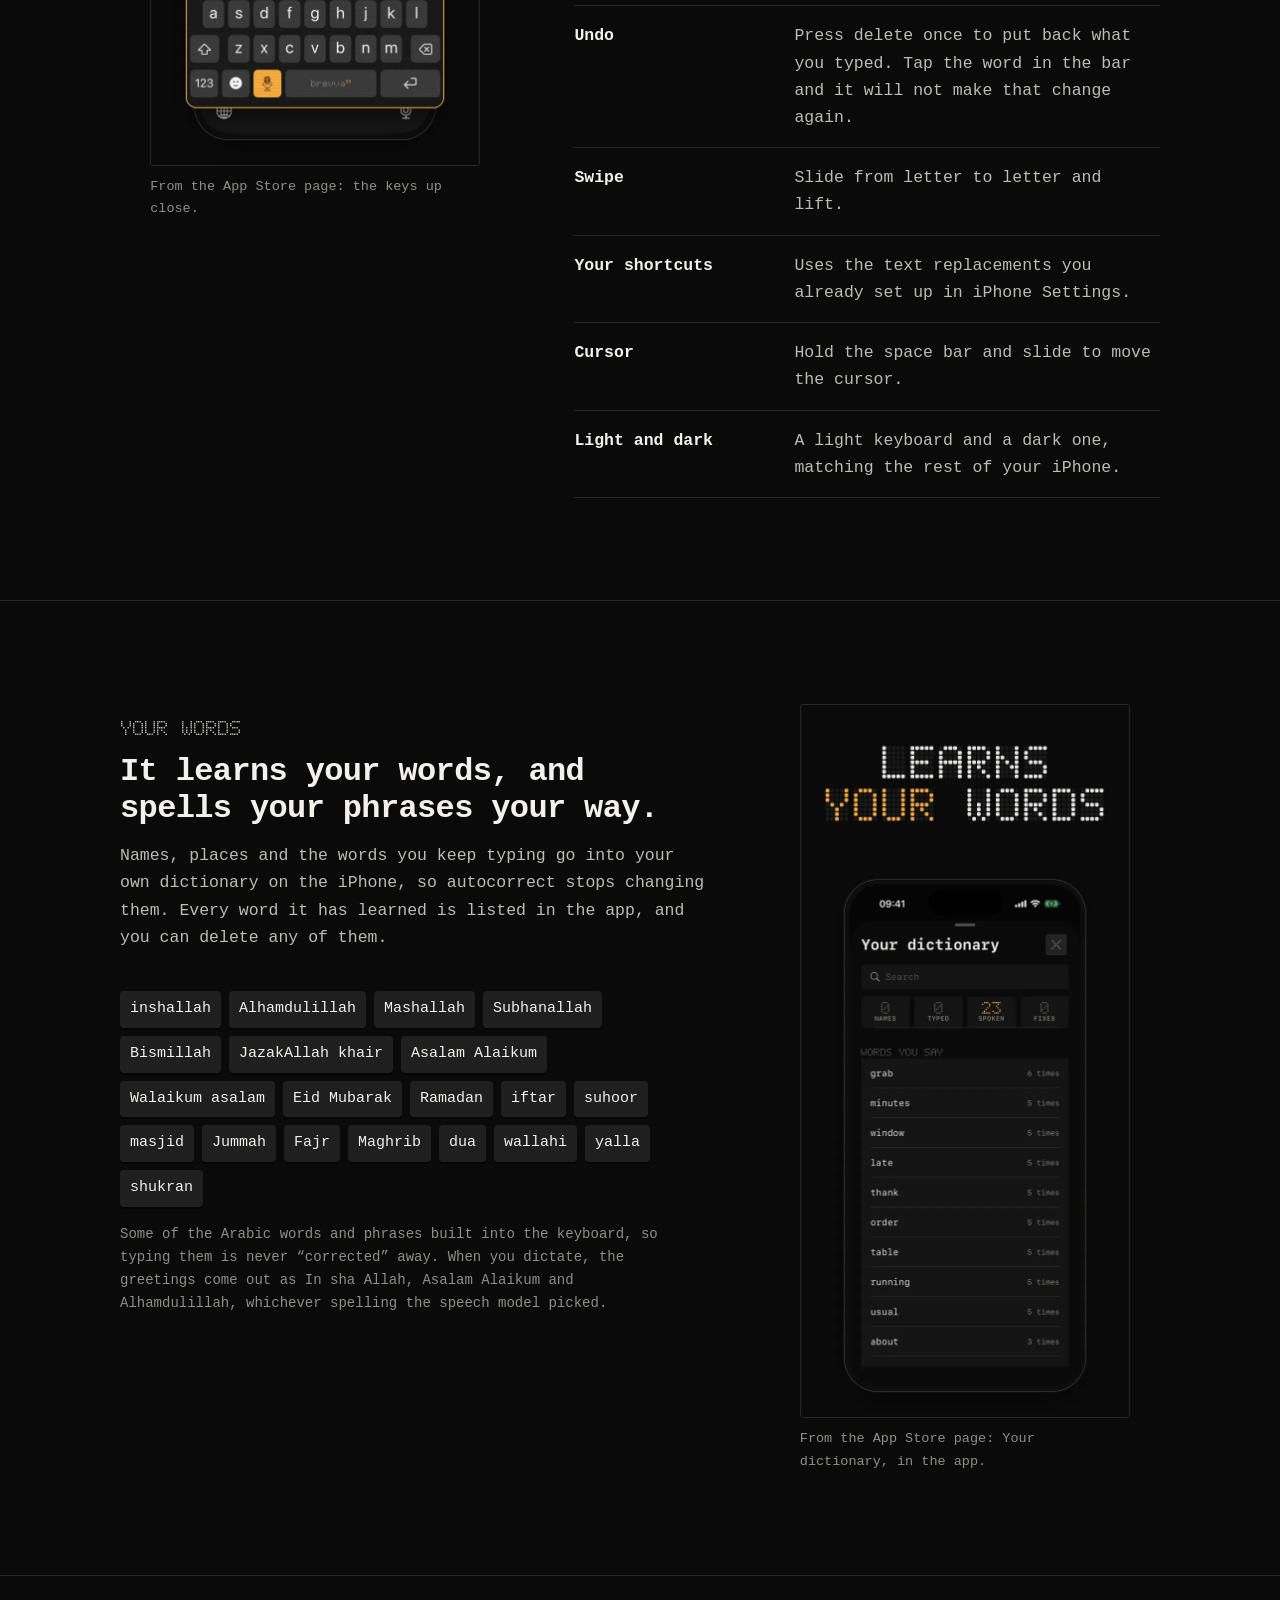
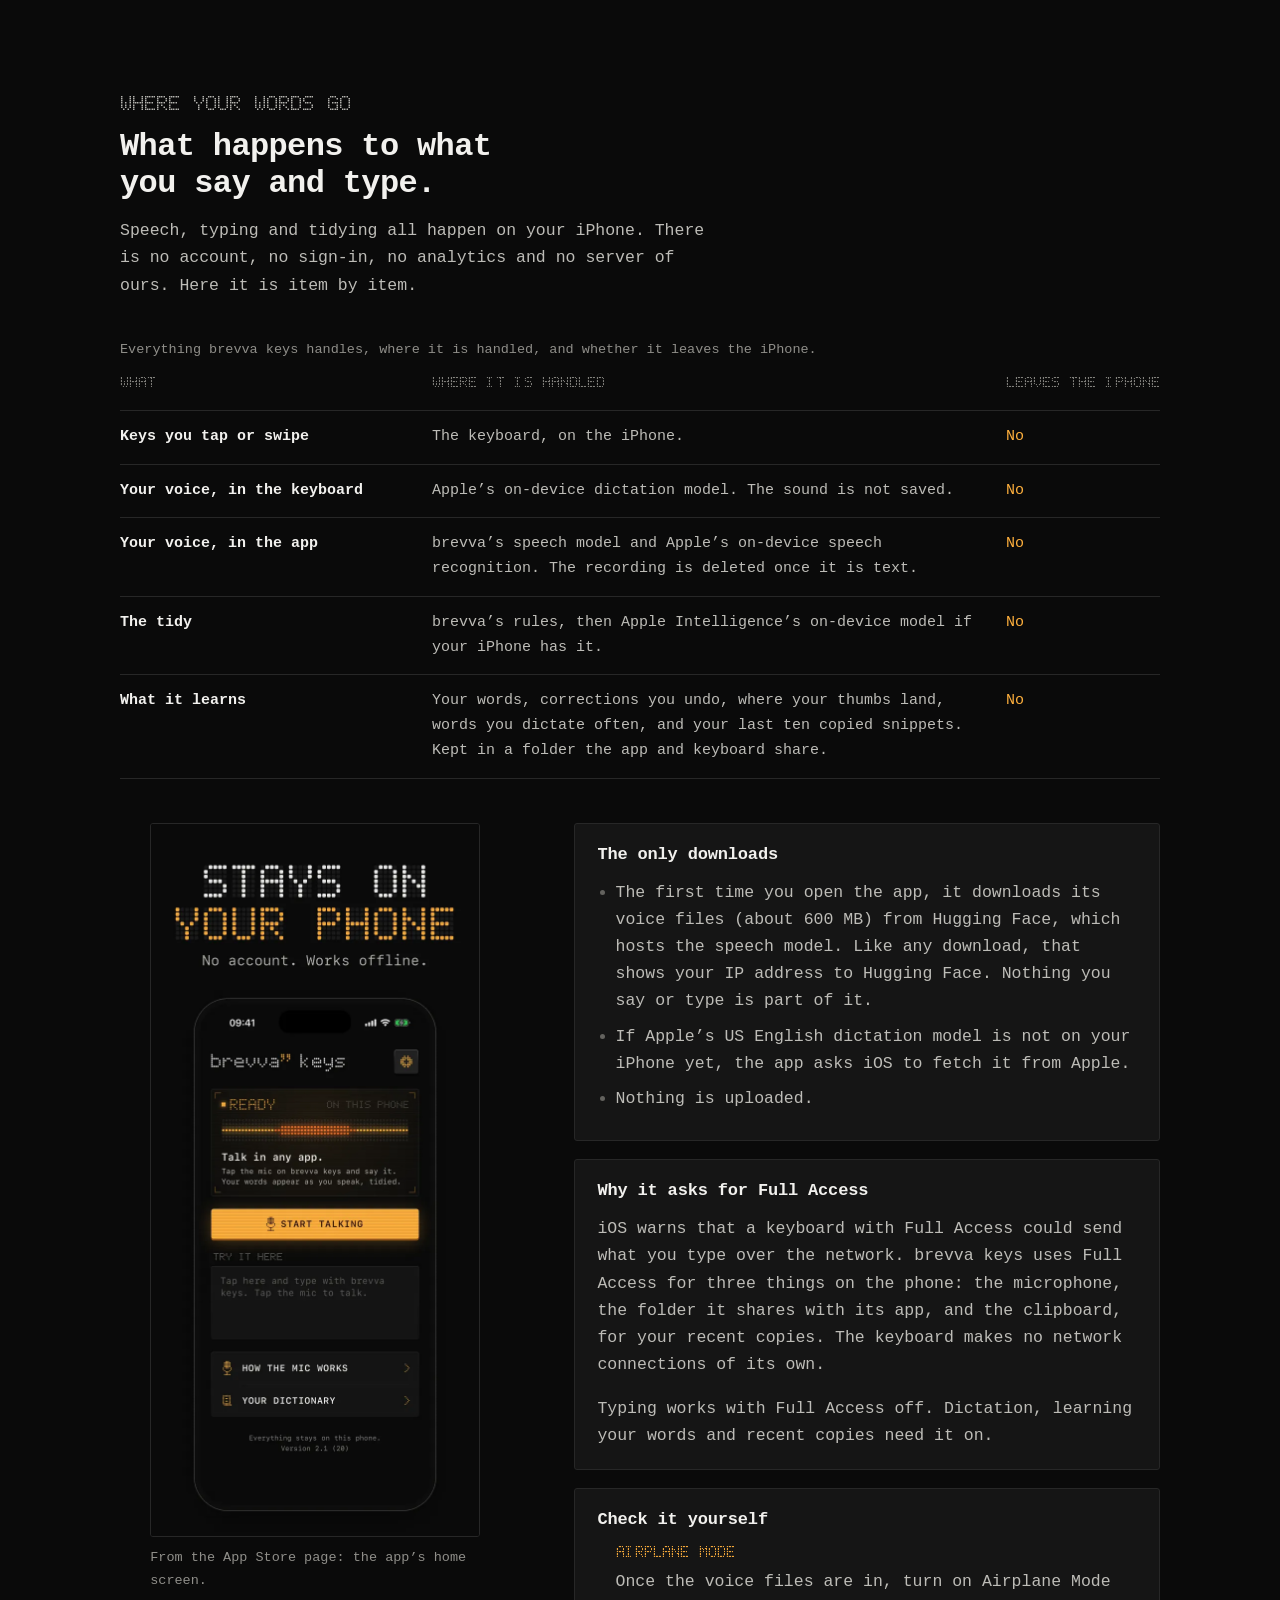
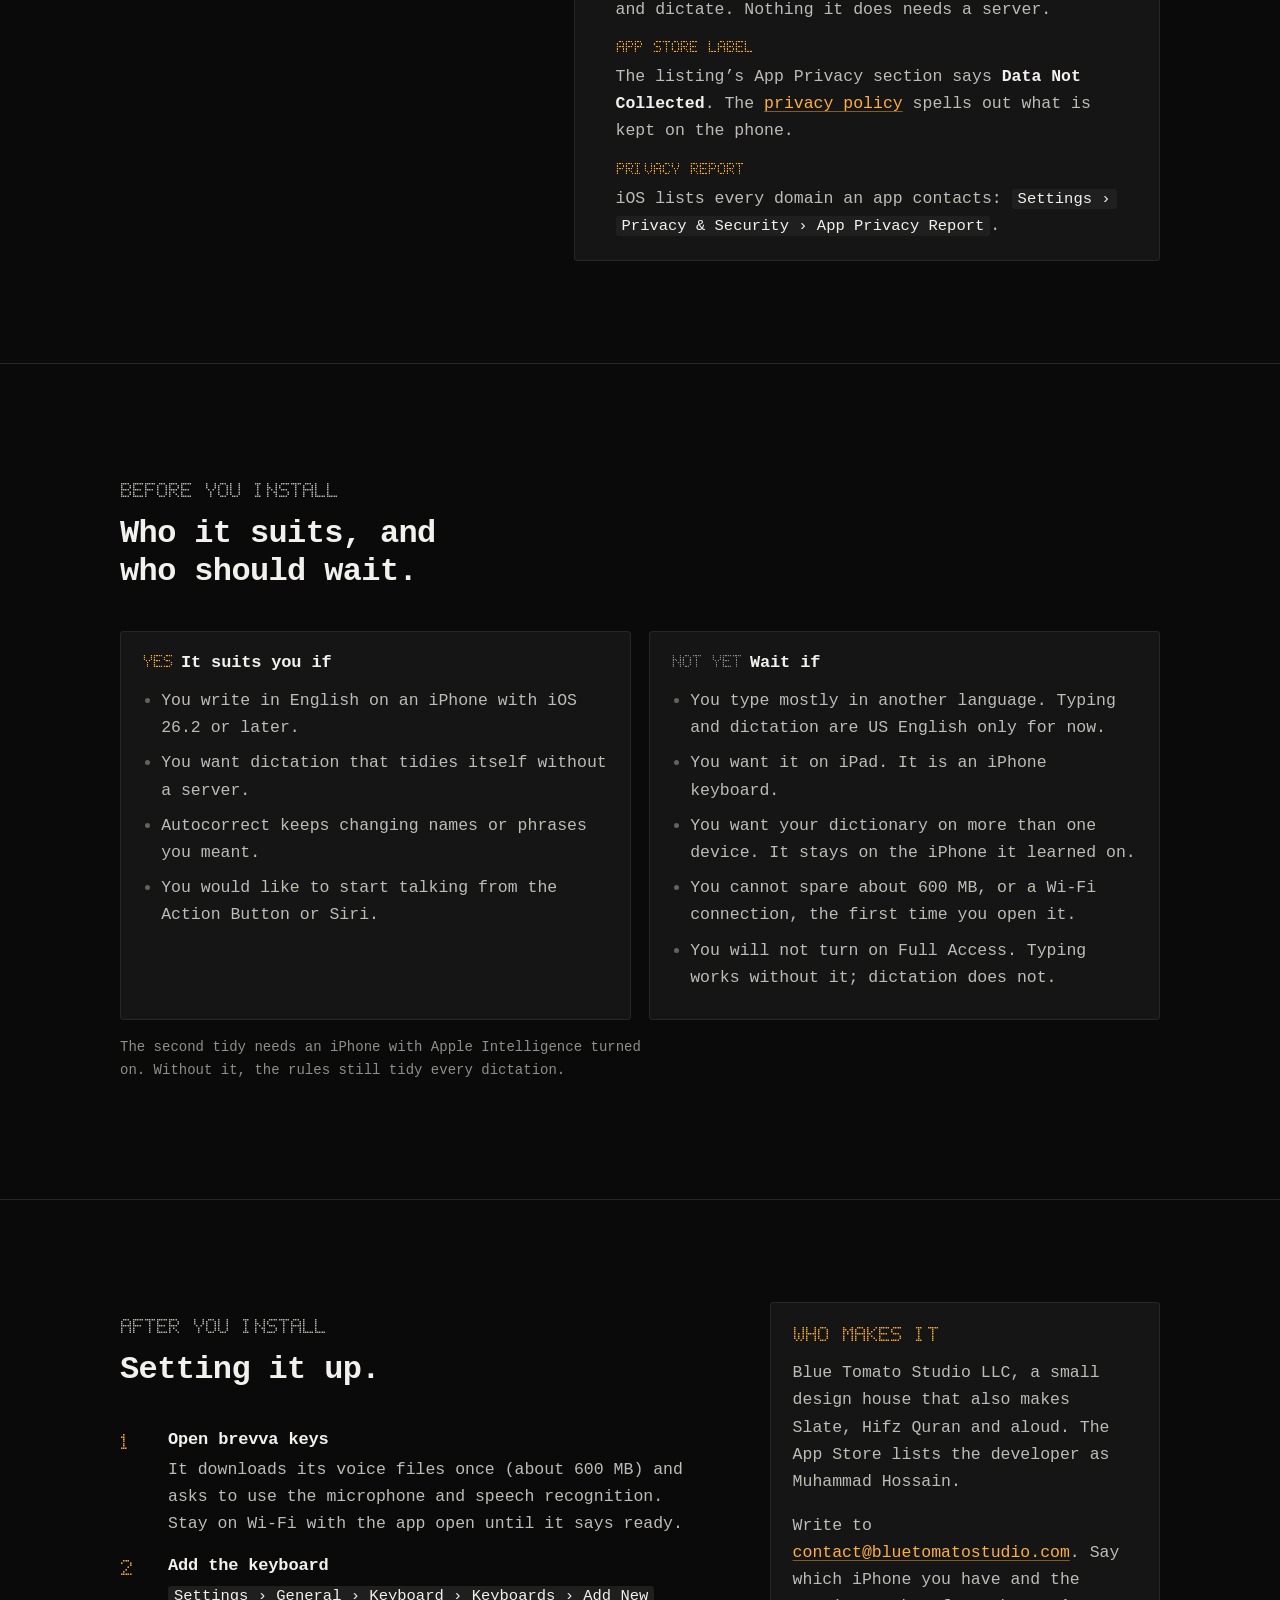
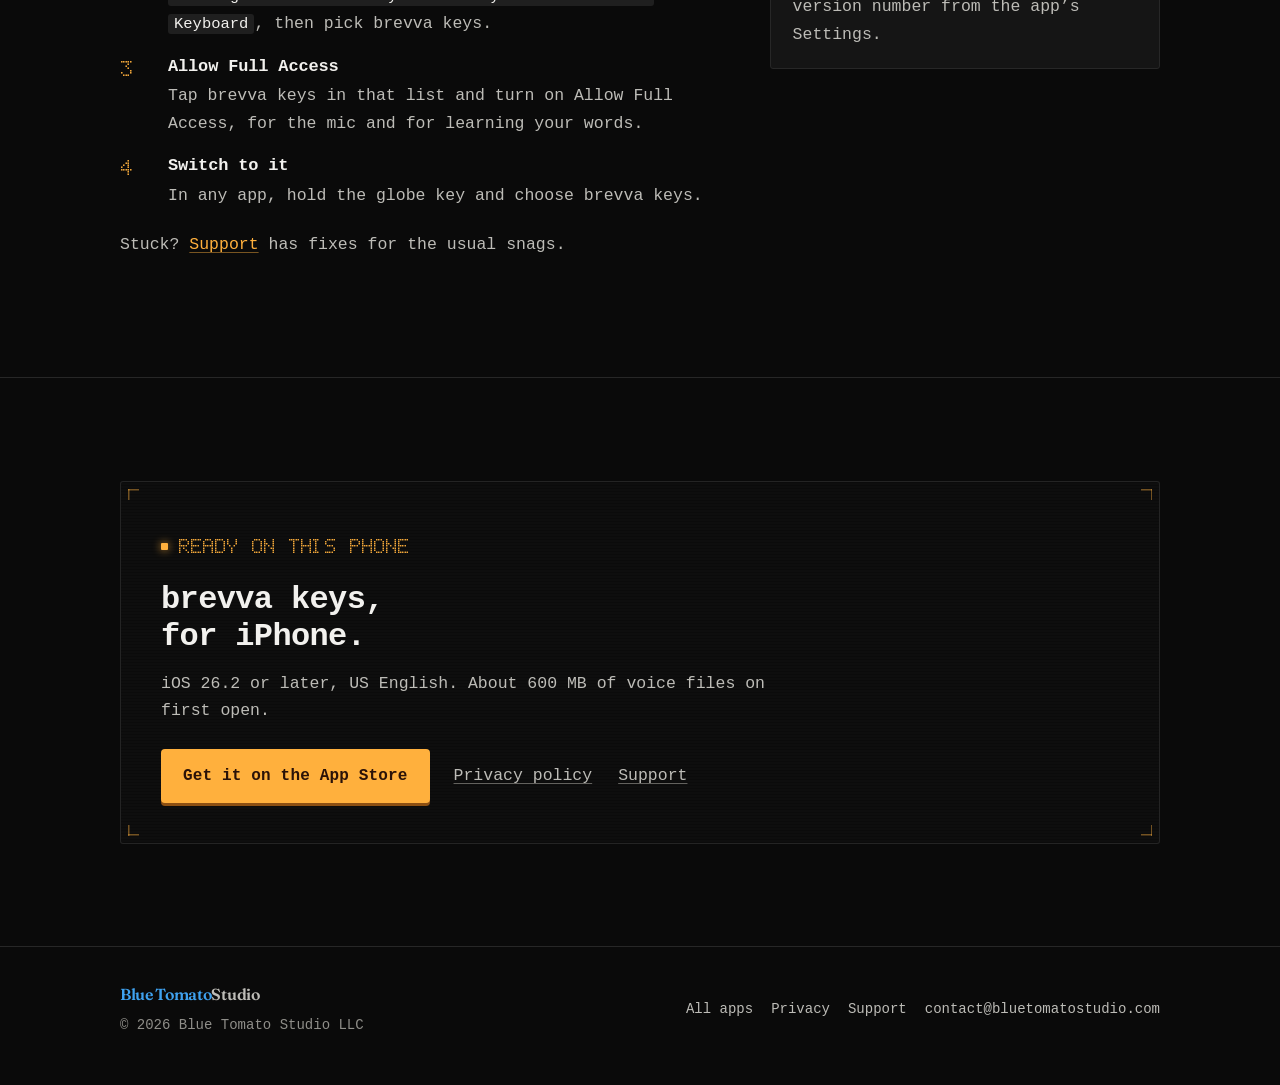
==== commit a413087d: "brevva keys: pictures of 2.1 (20), the mic key by the space bar, clipboard skips passwords from 2.1" ====
--- a/brevva/index.html
+++ b/brevva/index.html
@@ -56,7 +56,7 @@
       <div>
         <p class="status" aria-hidden="true"><span class="dots"><span class="lamp"></span>Ready</span><span class="dots dim">On this phone</span></p>
         <h1>Talk in any app, and brevva keys types it for you.</h1>
-        <p class="lede">brevva keys is a keyboard for iPhone with dictation built in. Tap the mic key and the keys turn into a small display that listens. Your words appear as you speak. Tap Add and they drop into the message, email or note you were writing.</p>
+        <p class="lede">brevva keys is a keyboard for iPhone with dictation built in. Tap the amber mic key next to the space bar and the keyboard listens. Your words appear, large, as you speak. Tap Add and they drop into the message, email or note you were writing.</p>
         <div class="cta-row">
           <a class="key" href="https://apps.apple.com/app/id6761425575">Get brevva keys on the App Store</a>
           <a class="quiet" href="#privacy">Where your words go</a>
@@ -73,7 +73,7 @@
            Swap brevva/assets/shots/listening.webp for a new capture when the panel changes. -->
       <figure class="hero-shot">
         <img src="/brevva/assets/shots/listening.webp" width="900" height="710" fetchpriority="high" decoding="async"
-             alt="The brevva keys keyboard listening. A dark display reads LISTENING 0:11 over a strip of lit amber dots. Below it the words so far: Running ten minutes late. Grab us a table by the window and order me the usual, thank you! The last words are in amber. Under them a close key, 18 WORDS, and an amber Add key.">
+             alt="The brevva keys keyboard listening. A small status line reads LISTENING and 0:17 in amber dot letters beside a dot level meter. Below it, large, the words so far: Running ten minutes late. Grab us a table by the window and order me the usual, thank you! The last words, still being heard, are in amber. Under them a CANCEL key and an amber ADD key.">
         <figcaption>The keyboard listening, in version 2.1. A screenshot from the app; the words are a sample.</figcaption>
       </figure>
     </div>
@@ -94,7 +94,7 @@
           <h2>Tap the mic, talk, tap Add.</h2>
         </div>
         <ol class="steps">
-          <li><div><h3>Tap the mic</h3><p>The mic on the brevva keys keyboard, in amber. The keys turn into a small display that listens.</p></div></li>
+          <li><div><h3>Tap the mic</h3><p>The amber key next to the space bar. The keyboard listens, and your words appear as you speak.</p></div></li>
           <li><div><h3>Talk</h3><p>Your words appear as you speak. It listens for up to three minutes at a time.</p></div></li>
           <li><div><h3>Tap Add</h3><p>The words go in where you were typing, already tidied. You never leave the app you are in.</p></div></li>
         </ol>
